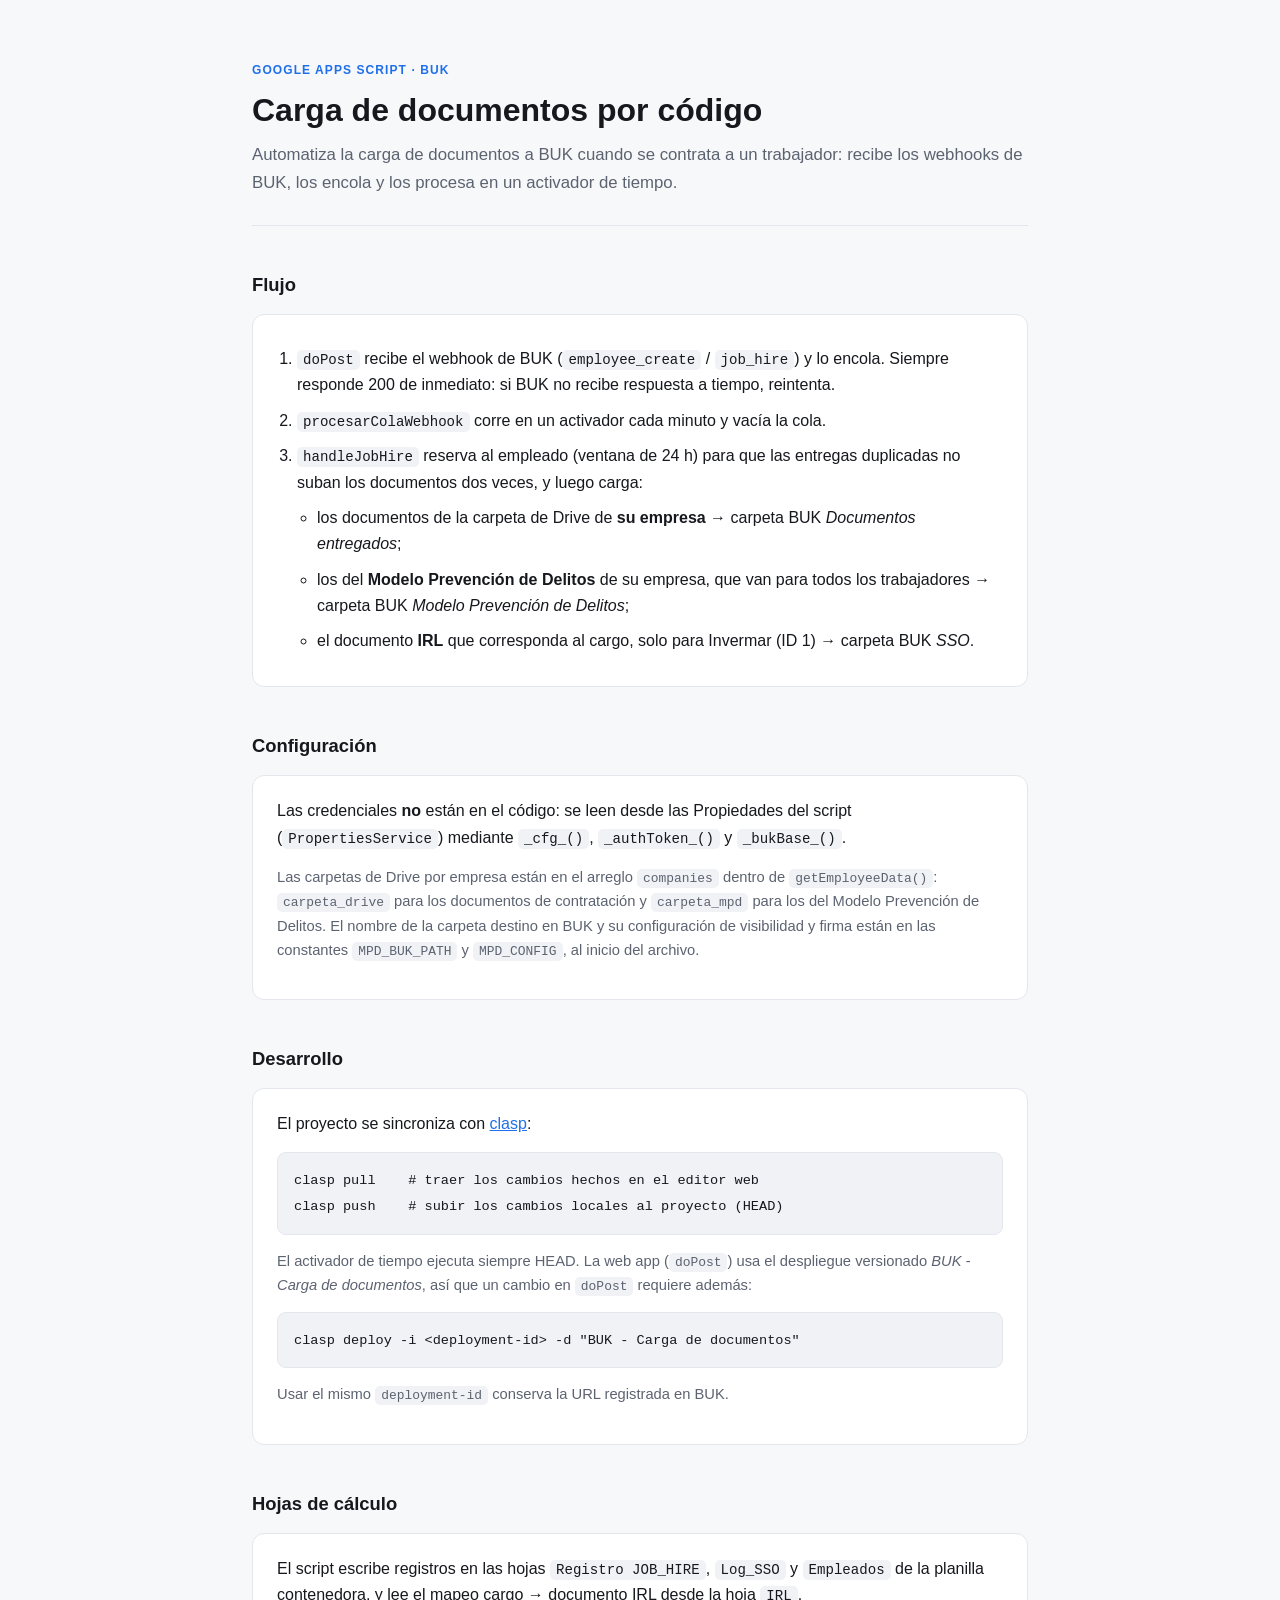
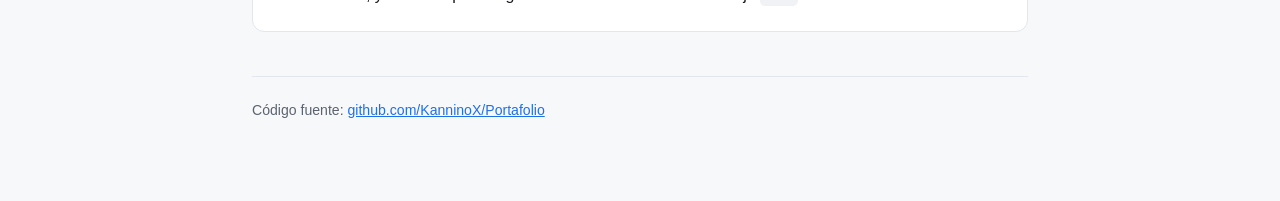
==== docs/index.html @ 9c3b0e34 "Mover el sitio a docs/ para permitir Pages desde rama Con el sitio en docs/ el repo se puede publica" ====
<!doctype html>
<html lang="es">
<head>
<meta charset="utf-8">
<meta name="viewport" content="width=device-width, initial-scale=1">
<title>Carga de documentos por código — BUK</title>
<style>
  :root{
    --bg:#f7f8fa; --panel:#ffffff; --ink:#16181d; --muted:#5c6370;
    --line:#e3e6ec; --accent:#1f6feb; --code-bg:#f0f2f6;
  }
  @media (prefers-color-scheme: dark){
    :root{ --bg:#0f1116; --panel:#161922; --ink:#e8eaee; --muted:#9aa2b1;
           --line:#262b36; --accent:#6ea8ff; --code-bg:#1d2029; }
  }
  *{box-sizing:border-box}
  body{margin:0;background:var(--bg);color:var(--ink);
       font:16px/1.65 -apple-system,BlinkMacSystemFont,"Segoe UI",Roboto,Helvetica,Arial,sans-serif}
  .wrap{max-width:820px;margin:0 auto;padding:56px 22px 80px}
  header{border-bottom:1px solid var(--line);padding-bottom:28px;margin-bottom:36px}
  .tag{display:inline-block;font-size:12px;letter-spacing:.09em;text-transform:uppercase;
       color:var(--accent);font-weight:650;margin-bottom:10px}
  h1{font-size:2rem;line-height:1.2;margin:0 0 12px}
  .lead{color:var(--muted);margin:0;font-size:1.05rem}
  h2{font-size:1.15rem;margin:38px 0 14px;padding-top:6px}
  section{background:var(--panel);border:1px solid var(--line);border-radius:12px;
          padding:22px 24px;margin-bottom:20px}
  ol,ul{padding-left:20px;margin:0}
  li{margin:9px 0}
  li strong{font-weight:650}
  code{background:var(--code-bg);border-radius:5px;padding:2px 6px;font-size:.88em;
       font-family:ui-monospace,SFMono-Regular,Menlo,Consolas,monospace}
  pre{background:var(--code-bg);border:1px solid var(--line);border-radius:9px;
      padding:14px 16px;overflow-x:auto;margin:14px 0 0}
  pre code{background:none;padding:0;font-size:.85rem}
  a{color:var(--accent)}
  .flow-note{color:var(--muted);font-size:.92rem;margin-top:14px}
  footer{margin-top:44px;padding-top:22px;border-top:1px solid var(--line);
         color:var(--muted);font-size:.88rem}
</style>
</head>
<body>
<div class="wrap">

<header>
  <div class="tag">Google Apps Script · BUK</div>
  <h1>Carga de documentos por código</h1>
  <p class="lead">Automatiza la carga de documentos a BUK cuando se contrata a un
  trabajador: recibe los webhooks de BUK, los encola y los procesa en un activador de tiempo.</p>
</header>

<h2>Flujo</h2>
<section>
  <ol>
    <li><code>doPost</code> recibe el webhook de BUK (<code>employee_create</code> /
    <code>job_hire</code>) y lo encola. Siempre responde 200 de inmediato: si BUK no
    recibe respuesta a tiempo, reintenta.</li>
    <li><code>procesarColaWebhook</code> corre en un activador cada minuto y vacía la cola.</li>
    <li><code>handleJobHire</code> reserva al empleado (ventana de 24 h) para que las
    entregas duplicadas no suban los documentos dos veces, y luego carga:
      <ul>
        <li>los documentos de la carpeta de Drive de <strong>su empresa</strong> →
        carpeta BUK <em>Documentos entregados</em>;</li>
        <li>los del <strong>Modelo Prevención de Delitos</strong> de su empresa, que van
        para todos los trabajadores → carpeta BUK <em>Modelo Prevención de Delitos</em>;</li>
        <li>el documento <strong>IRL</strong> que corresponda al cargo, solo para
        Invermar (ID 1) → carpeta BUK <em>SSO</em>.</li>
      </ul>
    </li>
  </ol>
</section>

<h2>Configuración</h2>
<section>
  <p style="margin:0">Las credenciales <strong>no</strong> están en el código: se leen desde
  las Propiedades del script (<code>PropertiesService</code>) mediante <code>_cfg_()</code>,
  <code>_authToken_()</code> y <code>_bukBase_()</code>.</p>
  <p class="flow-note">Las carpetas de Drive por empresa están en el arreglo
  <code>companies</code> dentro de <code>getEmployeeData()</code>: <code>carpeta_drive</code>
  para los documentos de contratación y <code>carpeta_mpd</code> para los del Modelo
  Prevención de Delitos. El nombre de la carpeta destino en BUK y su configuración de
  visibilidad y firma están en las constantes <code>MPD_BUK_PATH</code> y
  <code>MPD_CONFIG</code>, al inicio del archivo.</p>
</section>

<h2>Desarrollo</h2>
<section>
  <p style="margin:0">El proyecto se sincroniza con
  <a href="https://github.com/google/clasp">clasp</a>:</p>
<pre><code>clasp pull    # traer los cambios hechos en el editor web
clasp push    # subir los cambios locales al proyecto (HEAD)</code></pre>
  <p class="flow-note">El activador de tiempo ejecuta siempre HEAD. La web app
  (<code>doPost</code>) usa el despliegue versionado <em>BUK - Carga de documentos</em>,
  así que un cambio en <code>doPost</code> requiere además:</p>
<pre><code>clasp deploy -i &lt;deployment-id&gt; -d "BUK - Carga de documentos"</code></pre>
  <p class="flow-note">Usar el mismo <code>deployment-id</code> conserva la URL registrada en BUK.</p>
</section>

<h2>Hojas de cálculo</h2>
<section>
  <p style="margin:0">El script escribe registros en las hojas <code>Registro JOB_HIRE</code>,
  <code>Log_SSO</code> y <code>Empleados</code> de la planilla contenedora, y lee el mapeo
  cargo → documento IRL desde la hoja <code>IRL</code>.</p>
</section>

<footer>
  Código fuente: <a href="https://github.com/KanninoX/Portafolio">github.com/KanninoX/Portafolio</a>
</footer>

</div>
</body>
</html>
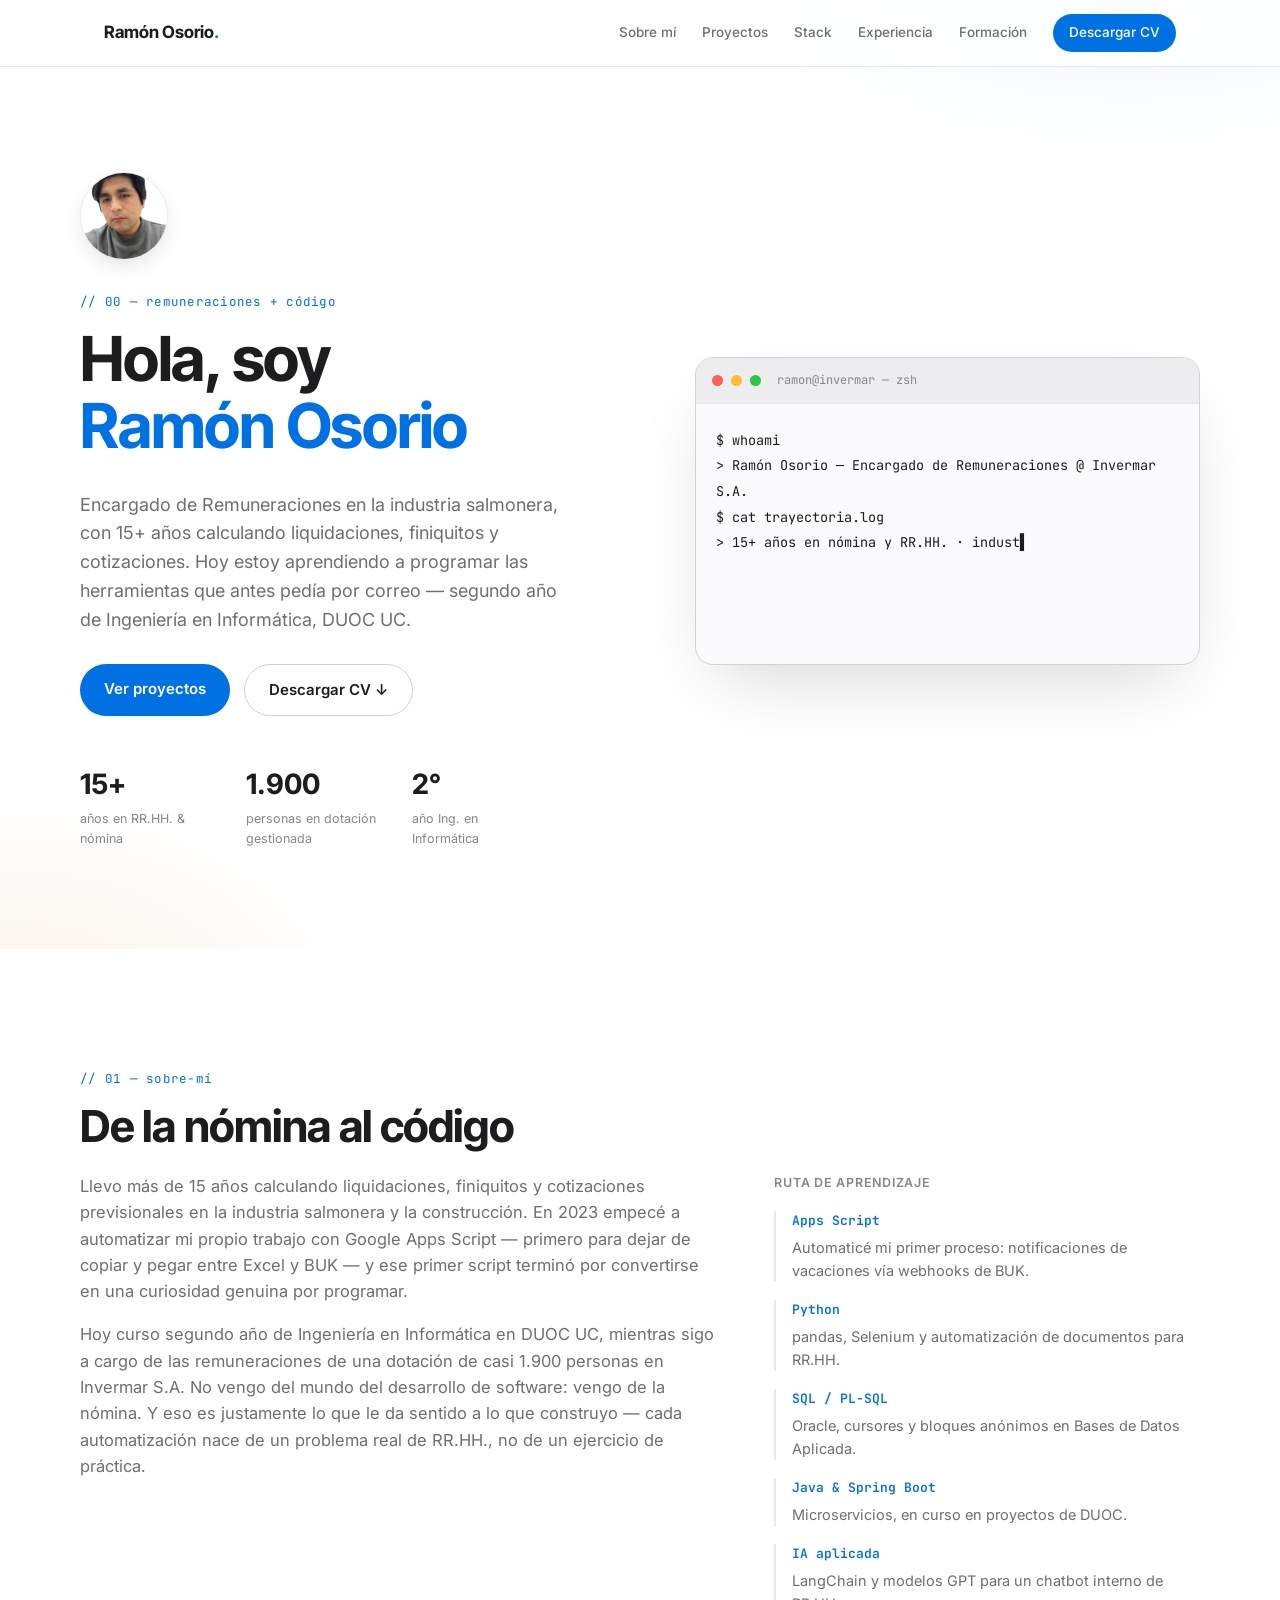
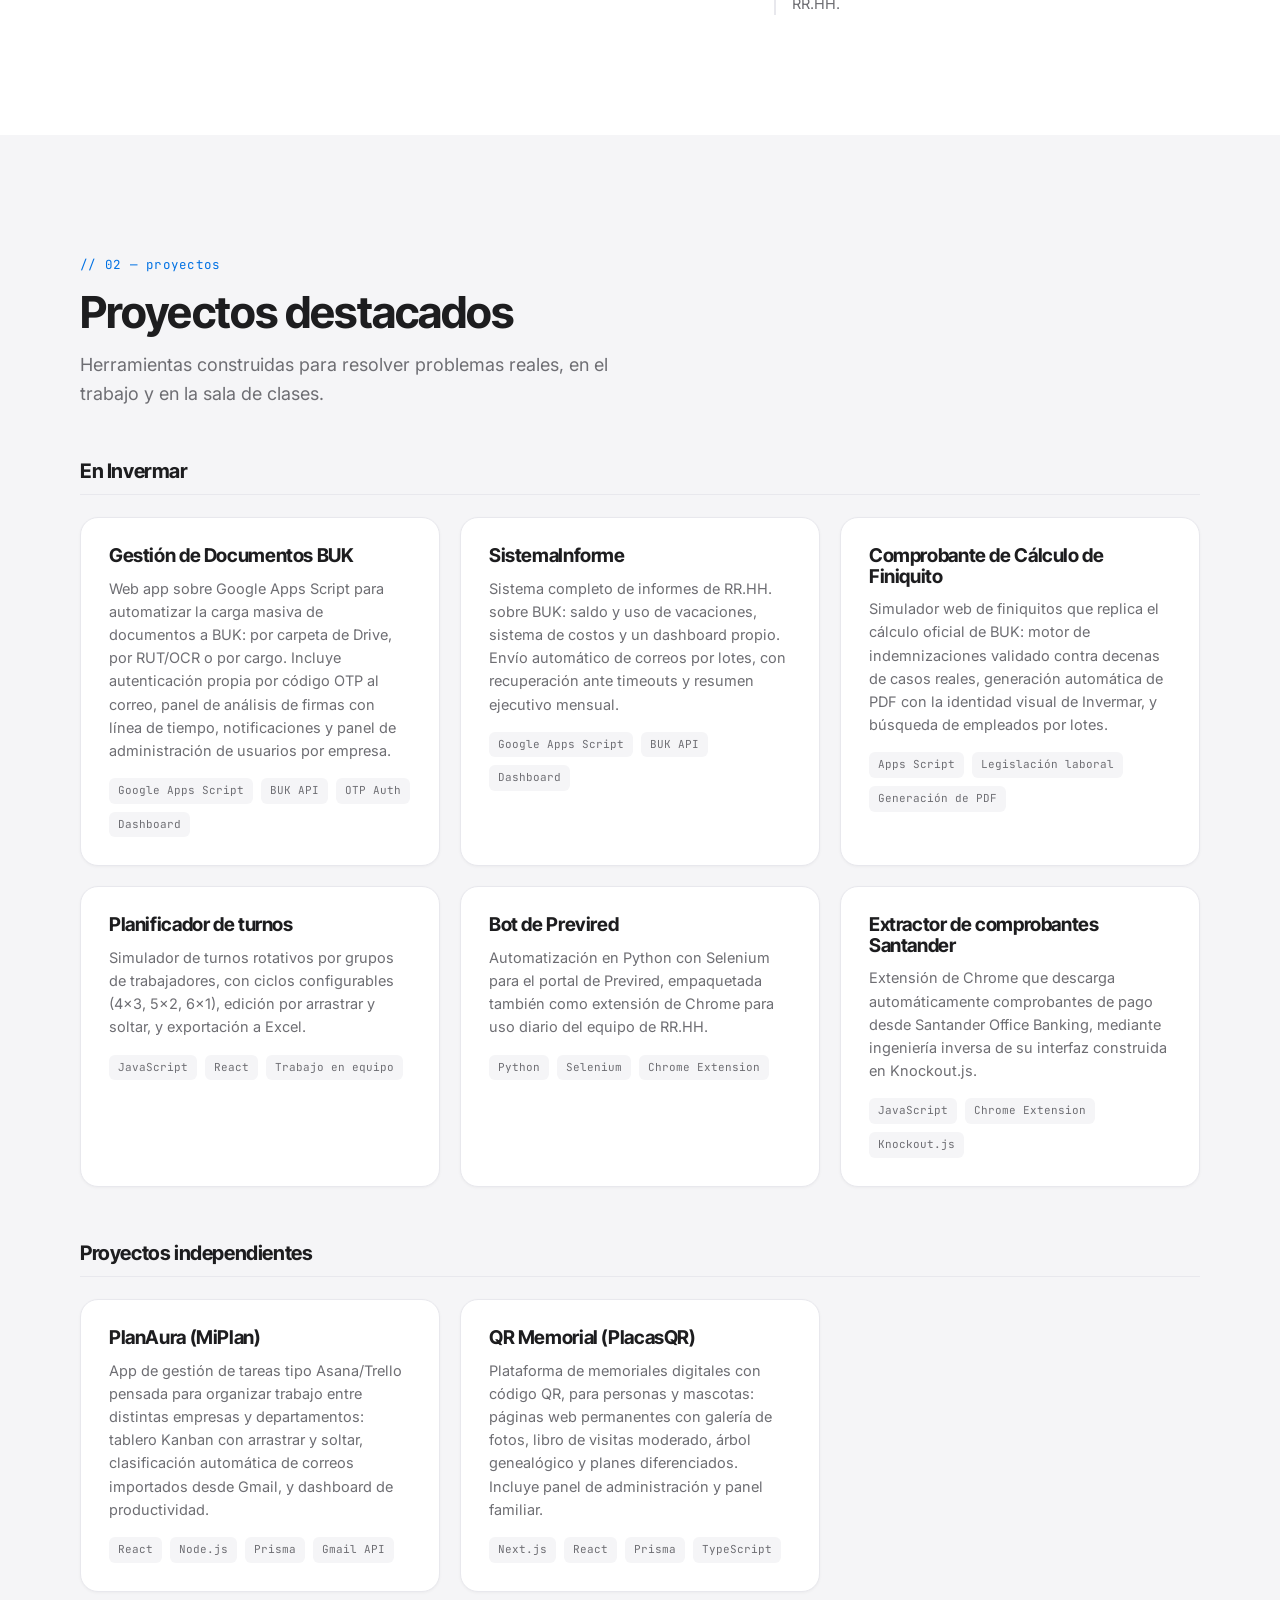
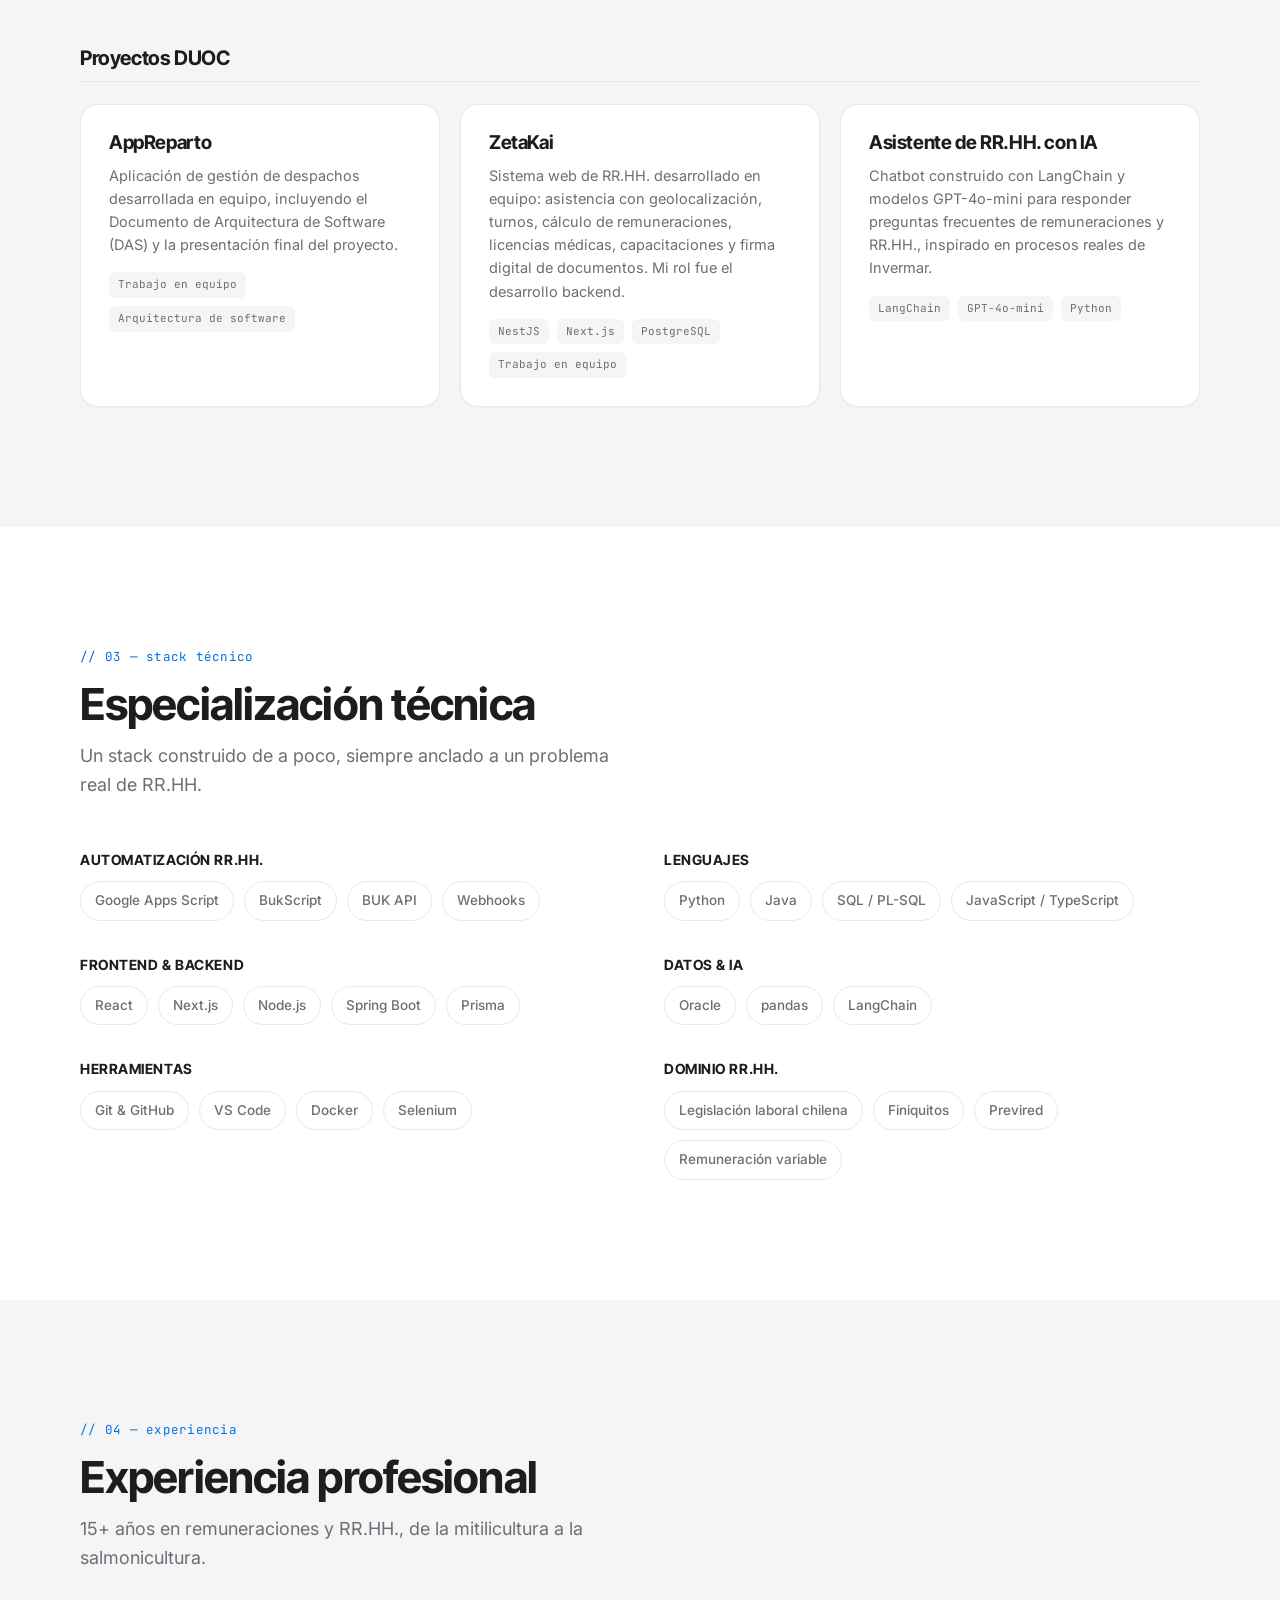
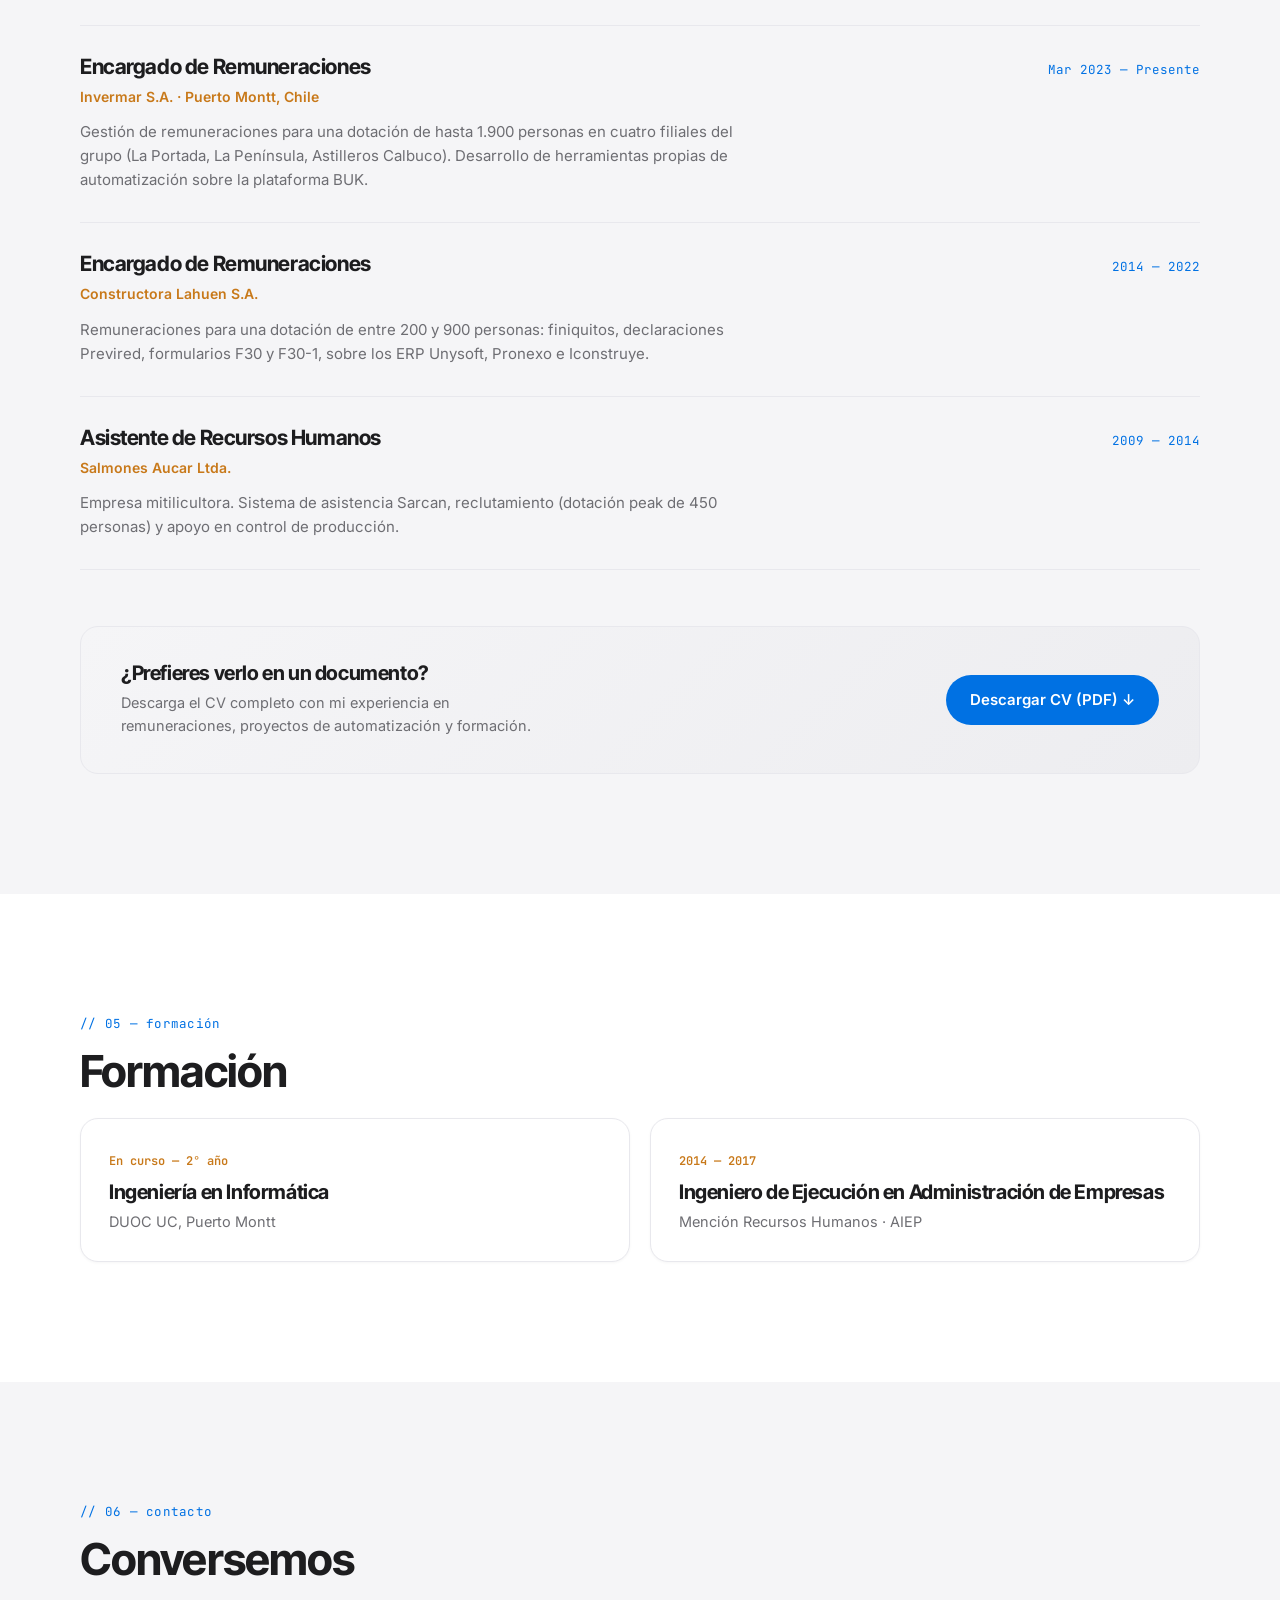
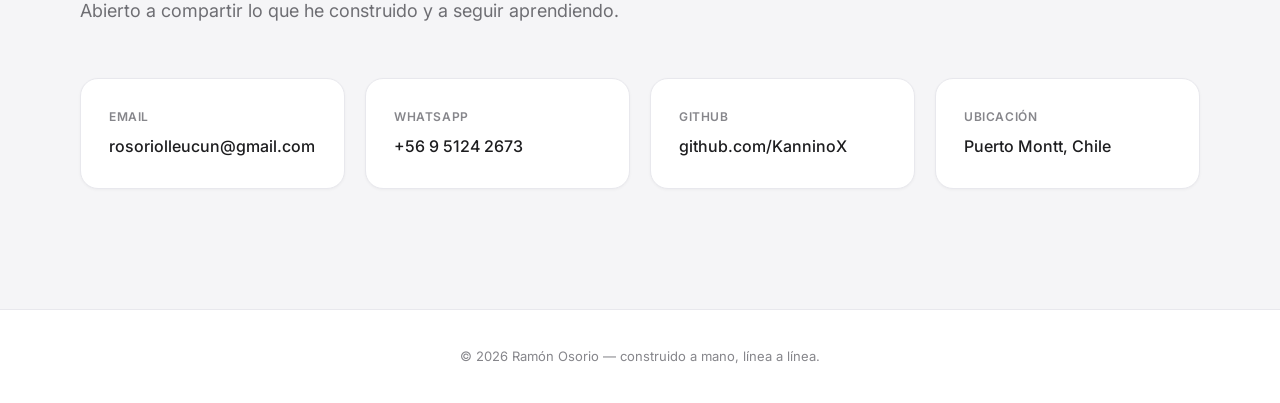
==== commit ebedd985: "Publicar el portafolio como sitio principal El sitio servía solo la ficha del proyecto BUK. Ahora la" ====
--- a/docs/index.html
+++ b/docs/index.html
@@ -1,112 +1,413 @@
-<!doctype html>
-<html lang="es">
+<!DOCTYPE html>
+<html lang="es-CL">
 <head>
-<meta charset="utf-8">
-<meta name="viewport" content="width=device-width, initial-scale=1">
-<title>Carga de documentos por código — BUK</title>
-<style>
-  :root{
-    --bg:#f7f8fa; --panel:#ffffff; --ink:#16181d; --muted:#5c6370;
-    --line:#e3e6ec; --accent:#1f6feb; --code-bg:#f0f2f6;
-  }
-  @media (prefers-color-scheme: dark){
-    :root{ --bg:#0f1116; --panel:#161922; --ink:#e8eaee; --muted:#9aa2b1;
-           --line:#262b36; --accent:#6ea8ff; --code-bg:#1d2029; }
-  }
-  *{box-sizing:border-box}
-  body{margin:0;background:var(--bg);color:var(--ink);
-       font:16px/1.65 -apple-system,BlinkMacSystemFont,"Segoe UI",Roboto,Helvetica,Arial,sans-serif}
-  .wrap{max-width:820px;margin:0 auto;padding:56px 22px 80px}
-  header{border-bottom:1px solid var(--line);padding-bottom:28px;margin-bottom:36px}
-  .tag{display:inline-block;font-size:12px;letter-spacing:.09em;text-transform:uppercase;
-       color:var(--accent);font-weight:650;margin-bottom:10px}
-  h1{font-size:2rem;line-height:1.2;margin:0 0 12px}
-  .lead{color:var(--muted);margin:0;font-size:1.05rem}
-  h2{font-size:1.15rem;margin:38px 0 14px;padding-top:6px}
-  section{background:var(--panel);border:1px solid var(--line);border-radius:12px;
-          padding:22px 24px;margin-bottom:20px}
-  ol,ul{padding-left:20px;margin:0}
-  li{margin:9px 0}
-  li strong{font-weight:650}
-  code{background:var(--code-bg);border-radius:5px;padding:2px 6px;font-size:.88em;
-       font-family:ui-monospace,SFMono-Regular,Menlo,Consolas,monospace}
-  pre{background:var(--code-bg);border:1px solid var(--line);border-radius:9px;
-      padding:14px 16px;overflow-x:auto;margin:14px 0 0}
-  pre code{background:none;padding:0;font-size:.85rem}
-  a{color:var(--accent)}
-  .flow-note{color:var(--muted);font-size:.92rem;margin-top:14px}
-  footer{margin-top:44px;padding-top:22px;border-top:1px solid var(--line);
-         color:var(--muted);font-size:.88rem}
-</style>
+<meta charset="UTF-8">
+<meta name="viewport" content="width=device-width, initial-scale=1.0">
+<title>Ramón Osorio — Remuneraciones &amp; Desarrollo</title>
+<meta name="description" content="Ramón Osorio: Encargado de Remuneraciones en la industria salmonera y estudiante de Ingeniería en Informática. Automatización de procesos de RR.HH. con Apps Script, Python y SQL.">
+<link rel="icon" href="data:image/svg+xml,%3Csvg xmlns='http://www.w3.org/2000/svg' viewBox='0 0 100 100'%3E%3Crect width='100' height='100' rx='22' fill='%23F5F5F7'/%3E%3Ctext x='50' y='68' font-size='56' font-family='monospace' fill='%230071E3' text-anchor='middle'%3E%3E_%3C/text%3E%3C/svg%3E">
+<link rel="preconnect" href="https://fonts.googleapis.com">
+<link rel="preconnect" href="https://fonts.gstatic.com" crossorigin>
+<link href="https://fonts.googleapis.com/css2?family=Inter+Tight:wght@500;600;700;800&family=Inter:wght@400;500;600&family=JetBrains+Mono:wght@400;500;600&display=swap" rel="stylesheet">
+<link rel="stylesheet" href="css/styles.css">
 </head>
 <body>
-<div class="wrap">
-
-<header>
-  <div class="tag">Google Apps Script · BUK</div>
-  <h1>Carga de documentos por código</h1>
-  <p class="lead">Automatiza la carga de documentos a BUK cuando se contrata a un
-  trabajador: recibe los webhooks de BUK, los encola y los procesa en un activador de tiempo.</p>
+
+<a href="#contenido" class="skip-link">Saltar al contenido principal</a>
+
+<header class="nav" id="nav">
+  <div class="nav-inner">
+    <a href="#inicio" class="nav-brand">Ramón Osorio<span class="nav-brand-dot">.</span></a>
+    <button class="nav-toggle" id="navToggle" aria-label="Abrir menú" aria-expanded="false">
+      <span></span><span></span><span></span>
+    </button>
+    <nav class="nav-links" id="navLinks">
+      <a href="#sobre-mi">Sobre mí</a>
+      <a href="#proyectos">Proyectos</a>
+      <a href="#stack">Stack</a>
+      <a href="#experiencia">Experiencia</a>
+      <a href="#formacion">Formación</a>
+      <a href="assets/cv/cv-ramon-osorio.pdf" download class="nav-cta">Descargar CV</a>
+    </nav>
+  </div>
 </header>
 
-<h2>Flujo</h2>
-<section>
-  <ol>
-    <li><code>doPost</code> recibe el webhook de BUK (<code>employee_create</code> /
-    <code>job_hire</code>) y lo encola. Siempre responde 200 de inmediato: si BUK no
-    recibe respuesta a tiempo, reintenta.</li>
-    <li><code>procesarColaWebhook</code> corre en un activador cada minuto y vacía la cola.</li>
-    <li><code>handleJobHire</code> reserva al empleado (ventana de 24 h) para que las
-    entregas duplicadas no suban los documentos dos veces, y luego carga:
-      <ul>
-        <li>los documentos de la carpeta de Drive de <strong>su empresa</strong> →
-        carpeta BUK <em>Documentos entregados</em>;</li>
-        <li>los del <strong>Modelo Prevención de Delitos</strong> de su empresa, que van
-        para todos los trabajadores → carpeta BUK <em>Modelo Prevención de Delitos</em>;</li>
-        <li>el documento <strong>IRL</strong> que corresponda al cargo, solo para
-        Invermar (ID 1) → carpeta BUK <em>SSO</em>.</li>
-      </ul>
-    </li>
-  </ol>
-</section>
-
-<h2>Configuración</h2>
-<section>
-  <p style="margin:0">Las credenciales <strong>no</strong> están en el código: se leen desde
-  las Propiedades del script (<code>PropertiesService</code>) mediante <code>_cfg_()</code>,
-  <code>_authToken_()</code> y <code>_bukBase_()</code>.</p>
-  <p class="flow-note">Las carpetas de Drive por empresa están en el arreglo
-  <code>companies</code> dentro de <code>getEmployeeData()</code>: <code>carpeta_drive</code>
-  para los documentos de contratación y <code>carpeta_mpd</code> para los del Modelo
-  Prevención de Delitos. El nombre de la carpeta destino en BUK y su configuración de
-  visibilidad y firma están en las constantes <code>MPD_BUK_PATH</code> y
-  <code>MPD_CONFIG</code>, al inicio del archivo.</p>
-</section>
-
-<h2>Desarrollo</h2>
-<section>
-  <p style="margin:0">El proyecto se sincroniza con
-  <a href="https://github.com/google/clasp">clasp</a>:</p>
-<pre><code>clasp pull    # traer los cambios hechos en el editor web
-clasp push    # subir los cambios locales al proyecto (HEAD)</code></pre>
-  <p class="flow-note">El activador de tiempo ejecuta siempre HEAD. La web app
-  (<code>doPost</code>) usa el despliegue versionado <em>BUK - Carga de documentos</em>,
-  así que un cambio en <code>doPost</code> requiere además:</p>
-<pre><code>clasp deploy -i &lt;deployment-id&gt; -d "BUK - Carga de documentos"</code></pre>
-  <p class="flow-note">Usar el mismo <code>deployment-id</code> conserva la URL registrada en BUK.</p>
-</section>
-
-<h2>Hojas de cálculo</h2>
-<section>
-  <p style="margin:0">El script escribe registros en las hojas <code>Registro JOB_HIRE</code>,
-  <code>Log_SSO</code> y <code>Empleados</code> de la planilla contenedora, y lee el mapeo
-  cargo → documento IRL desde la hoja <code>IRL</code>.</p>
-</section>
-
-<footer>
-  Código fuente: <a href="https://github.com/KanninoX/Portafolio">github.com/KanninoX/Portafolio</a>
+<main id="contenido">
+
+  <!-- HERO -->
+  <section class="hero" id="inicio">
+    <div class="hero-inner">
+      <div class="hero-text">
+        <img src="assets/img/ramon-osorio.jpg" alt="Ramón Osorio" class="hero-avatar reveal">
+        <p class="eyebrow">// 00 — remuneraciones + código</p>
+        <h1>Hola, soy<br><span class="hero-name">Ramón Osorio</span></h1>
+        <p class="hero-sub">
+          Encargado de Remuneraciones en la industria salmonera, con 15+ años calculando liquidaciones,
+          finiquitos y cotizaciones. Hoy estoy aprendiendo a programar las herramientas que antes pedía
+          por correo — segundo año de Ingeniería en Informática, DUOC UC.
+        </p>
+        <div class="hero-actions">
+          <a href="#proyectos" class="btn btn-primary">Ver proyectos</a>
+          <a href="assets/cv/cv-ramon-osorio.pdf" download class="btn btn-ghost">Descargar CV ↓</a>
+        </div>
+        <div class="hero-stats">
+          <div class="stat"><span class="stat-num">15+</span><span class="stat-label">años en RR.HH. &amp; nómina</span></div>
+          <div class="stat"><span class="stat-num">1.900</span><span class="stat-label">personas en dotación gestionada</span></div>
+          <div class="stat"><span class="stat-num">2°</span><span class="stat-label">año Ing. en Informática</span></div>
+        </div>
+      </div>
+
+      <div class="hero-terminal" aria-hidden="false">
+        <div class="terminal-window">
+          <div class="terminal-bar">
+            <span class="dot dot-r"></span><span class="dot dot-y"></span><span class="dot dot-g"></span>
+            <span class="terminal-title">ramon@invermar — zsh</span>
+          </div>
+          <pre class="terminal-body" id="terminalBody" aria-live="polite"></pre>
+        </div>
+      </div>
+    </div>
+  </section>
+
+  <!-- SOBRE MI -->
+  <section class="section" id="sobre-mi">
+    <div class="section-inner">
+      <p class="eyebrow">// 01 — sobre-mí</p>
+      <h2 class="section-title">De la nómina al código</h2>
+
+      <div class="about-grid">
+        <div class="about-text reveal">
+          <p>
+            Llevo más de 15 años calculando liquidaciones, finiquitos y cotizaciones previsionales en la
+            industria salmonera y la construcción. En 2023 empecé a automatizar mi propio trabajo con
+            Google Apps Script — primero para dejar de copiar y pegar entre Excel y BUK — y ese primer
+            script terminó por convertirse en una curiosidad genuina por programar.
+          </p>
+          <p>
+            Hoy curso segundo año de Ingeniería en Informática en DUOC UC, mientras sigo a cargo de las
+            remuneraciones de una dotación de casi 1.900 personas en Invermar S.A. No vengo del mundo del
+            desarrollo de software: vengo de la nómina. Y eso es justamente lo que le da sentido a lo que
+            construyo — cada automatización nace de un problema real de RR.HH., no de un ejercicio de práctica.
+          </p>
+        </div>
+
+        <div class="about-path reveal">
+          <p class="path-label">Ruta de aprendizaje</p>
+          <ol class="path-list">
+            <li>
+              <span class="path-tag">Apps Script</span>
+              <p>Automaticé mi primer proceso: notificaciones de vacaciones vía webhooks de BUK.</p>
+            </li>
+            <li>
+              <span class="path-tag">Python</span>
+              <p>pandas, Selenium y automatización de documentos para RR.HH.</p>
+            </li>
+            <li>
+              <span class="path-tag">SQL / PL-SQL</span>
+              <p>Oracle, cursores y bloques anónimos en Bases de Datos Aplicada.</p>
+            </li>
+            <li>
+              <span class="path-tag">Java &amp; Spring Boot</span>
+              <p>Microservicios, en curso en proyectos de DUOC.</p>
+            </li>
+            <li>
+              <span class="path-tag">IA aplicada</span>
+              <p>LangChain y modelos GPT para un chatbot interno de RR.HH.</p>
+            </li>
+          </ol>
+        </div>
+      </div>
+    </div>
+  </section>
+
+  <!-- PROYECTOS -->
+  <section class="section section-alt" id="proyectos">
+    <div class="section-inner">
+      <p class="eyebrow">// 02 — proyectos</p>
+      <h2 class="section-title">Proyectos destacados</h2>
+      <p class="section-sub">Herramientas construidas para resolver problemas reales, en el trabajo y en la sala de clases.</p>
+
+      <h3 class="subsection-title">En Invermar</h3>
+      <div class="project-grid">
+
+        <article class="project-card reveal">
+          <h3><a href="proyectos/buk-carga-documentos.html">Gestión de Documentos BUK</a></h3>
+          <p>Web app sobre Google Apps Script para automatizar la carga masiva de documentos a BUK: por
+             carpeta de Drive, por RUT/OCR o por cargo. Incluye autenticación propia por código OTP al
+             correo, panel de análisis de firmas con línea de tiempo, notificaciones y panel de administración
+             de usuarios por empresa.</p>
+          <div class="tags">
+            <span>Google Apps Script</span><span>BUK API</span><span>OTP Auth</span><span>Dashboard</span>
+          </div>
+        </article>
+
+        <article class="project-card reveal">
+          <h3>SistemaInforme</h3>
+          <p>Sistema completo de informes de RR.HH. sobre BUK: saldo y uso de vacaciones, sistema de costos
+             y un dashboard propio. Envío automático de correos por lotes, con recuperación ante timeouts
+             y resumen ejecutivo mensual.</p>
+          <div class="tags">
+            <span>Google Apps Script</span><span>BUK API</span><span>Dashboard</span>
+          </div>
+        </article>
+
+        <article class="project-card reveal">
+          <h3>Comprobante de Cálculo de Finiquito</h3>
+          <p>Simulador web de finiquitos que replica el cálculo oficial de BUK: motor de indemnizaciones
+             validado contra decenas de casos reales, generación automática de PDF con la identidad visual
+             de Invermar, y búsqueda de empleados por lotes.</p>
+          <div class="tags">
+            <span>Apps Script</span><span>Legislación laboral</span><span>Generación de PDF</span>
+          </div>
+        </article>
+
+        <article class="project-card reveal">
+          <h3>Planificador de turnos</h3>
+          <p>Simulador de turnos rotativos por grupos de trabajadores, con ciclos configurables (4x3, 5x2,
+             6x1), edición por arrastrar y soltar, y exportación a Excel.</p>
+          <div class="tags">
+            <span>JavaScript</span><span>React</span><span>Trabajo en equipo</span>
+          </div>
+        </article>
+
+        <article class="project-card reveal">
+          <h3>Bot de Previred</h3>
+          <p>Automatización en Python con Selenium para el portal de Previred, empaquetada también como
+             extensión de Chrome para uso diario del equipo de RR.HH.</p>
+          <div class="tags">
+            <span>Python</span><span>Selenium</span><span>Chrome Extension</span>
+          </div>
+        </article>
+
+        <article class="project-card reveal">
+          <h3>Extractor de comprobantes Santander</h3>
+          <p>Extensión de Chrome que descarga automáticamente comprobantes de pago desde Santander Office
+             Banking, mediante ingeniería inversa de su interfaz construida en Knockout.js.</p>
+          <div class="tags">
+            <span>JavaScript</span><span>Chrome Extension</span><span>Knockout.js</span>
+          </div>
+        </article>
+
+      </div>
+
+      <h3 class="subsection-title subsection-title-spaced">Proyectos independientes</h3>
+      <div class="project-grid">
+
+        <article class="project-card reveal">
+          <h3>PlanAura (MiPlan)</h3>
+          <p>App de gestión de tareas tipo Asana/Trello pensada para organizar trabajo entre distintas
+             empresas y departamentos: tablero Kanban con arrastrar y soltar, clasificación automática de
+             correos importados desde Gmail, y dashboard de productividad.</p>
+          <div class="tags">
+            <span>React</span><span>Node.js</span><span>Prisma</span><span>Gmail API</span>
+          </div>
+        </article>
+
+        <article class="project-card reveal">
+          <h3>QR Memorial (PlacasQR)</h3>
+          <p>Plataforma de memoriales digitales con código QR, para personas y mascotas: páginas web
+             permanentes con galería de fotos, libro de visitas moderado, árbol genealógico y planes
+             diferenciados. Incluye panel de administración y panel familiar.</p>
+          <div class="tags">
+            <span>Next.js</span><span>React</span><span>Prisma</span><span>TypeScript</span>
+          </div>
+        </article>
+
+      </div>
+
+      <h3 class="subsection-title subsection-title-spaced">Proyectos DUOC</h3>
+      <div class="project-grid">
+
+        <article class="project-card reveal">
+          <h3>AppReparto</h3>
+          <p>Aplicación de gestión de despachos desarrollada en equipo, incluyendo el Documento de
+             Arquitectura de Software (DAS) y la presentación final del proyecto.</p>
+          <div class="tags">
+            <span>Trabajo en equipo</span><span>Arquitectura de software</span>
+          </div>
+        </article>
+
+        <article class="project-card reveal">
+          <h3>ZetaKai</h3>
+          <p>Sistema web de RR.HH. desarrollado en equipo: asistencia con geolocalización, turnos,
+             cálculo de remuneraciones, licencias médicas, capacitaciones y firma digital de documentos.
+             Mi rol fue el desarrollo backend.</p>
+          <div class="tags">
+            <span>NestJS</span><span>Next.js</span><span>PostgreSQL</span><span>Trabajo en equipo</span>
+          </div>
+        </article>
+
+        <article class="project-card reveal">
+          <h3>Asistente de RR.HH. con IA</h3>
+          <p>Chatbot construido con LangChain y modelos GPT-4o-mini para responder preguntas frecuentes de
+             remuneraciones y RR.HH., inspirado en procesos reales de Invermar.</p>
+          <div class="tags">
+            <span>LangChain</span><span>GPT-4o-mini</span><span>Python</span>
+          </div>
+        </article>
+
+      </div>
+    </div>
+  </section>
+
+  <!-- STACK -->
+  <section class="section" id="stack">
+    <div class="section-inner">
+      <p class="eyebrow">// 03 — stack técnico</p>
+      <h2 class="section-title">Especialización técnica</h2>
+      <p class="section-sub">Un stack construido de a poco, siempre anclado a un problema real de RR.HH.</p>
+
+      <div class="stack-grid">
+        <div class="stack-group reveal">
+          <h3>Automatización RR.HH.</h3>
+          <div class="chip-row">
+            <span class="chip">Google Apps Script</span><span class="chip">BukScript</span>
+            <span class="chip">BUK API</span><span class="chip">Webhooks</span>
+          </div>
+        </div>
+        <div class="stack-group reveal">
+          <h3>Lenguajes</h3>
+          <div class="chip-row">
+            <span class="chip">Python</span><span class="chip">Java</span>
+            <span class="chip">SQL / PL-SQL</span><span class="chip">JavaScript / TypeScript</span>
+          </div>
+        </div>
+        <div class="stack-group reveal">
+          <h3>Frontend &amp; Backend</h3>
+          <div class="chip-row">
+            <span class="chip">React</span><span class="chip">Next.js</span>
+            <span class="chip">Node.js</span><span class="chip">Spring Boot</span><span class="chip">Prisma</span>
+          </div>
+        </div>
+        <div class="stack-group reveal">
+          <h3>Datos &amp; IA</h3>
+          <div class="chip-row">
+            <span class="chip">Oracle</span><span class="chip">pandas</span><span class="chip">LangChain</span>
+          </div>
+        </div>
+        <div class="stack-group reveal">
+          <h3>Herramientas</h3>
+          <div class="chip-row">
+            <span class="chip">Git &amp; GitHub</span><span class="chip">VS Code</span>
+            <span class="chip">Docker</span><span class="chip">Selenium</span>
+          </div>
+        </div>
+        <div class="stack-group reveal">
+          <h3>Dominio RR.HH.</h3>
+          <div class="chip-row">
+            <span class="chip">Legislación laboral chilena</span><span class="chip">Finiquitos</span>
+            <span class="chip">Previred</span><span class="chip">Remuneración variable</span>
+          </div>
+        </div>
+      </div>
+    </div>
+  </section>
+
+  <!-- EXPERIENCIA -->
+  <section class="section section-alt" id="experiencia">
+    <div class="section-inner">
+      <p class="eyebrow">// 04 — experiencia</p>
+      <h2 class="section-title">Experiencia profesional</h2>
+      <p class="section-sub">15+ años en remuneraciones y RR.HH., de la mitilicultura a la salmonicultura.</p>
+
+      <div class="timeline">
+        <div class="timeline-item reveal">
+          <div class="timeline-head">
+            <h3>Encargado de Remuneraciones</h3>
+            <span class="timeline-date">Mar 2023 — Presente</span>
+          </div>
+          <p class="timeline-company">Invermar S.A. · Puerto Montt, Chile</p>
+          <p>Gestión de remuneraciones para una dotación de hasta 1.900 personas en cuatro filiales del
+             grupo (La Portada, La Península, Astilleros Calbuco). Desarrollo de herramientas propias de
+             automatización sobre la plataforma BUK.</p>
+        </div>
+
+        <div class="timeline-item reveal">
+          <div class="timeline-head">
+            <h3>Encargado de Remuneraciones</h3>
+            <span class="timeline-date">2014 — 2022</span>
+          </div>
+          <p class="timeline-company">Constructora Lahuen S.A.</p>
+          <p>Remuneraciones para una dotación de entre 200 y 900 personas: finiquitos, declaraciones
+             Previred, formularios F30 y F30-1, sobre los ERP Unysoft, Pronexo e Iconstruye.</p>
+        </div>
+
+        <div class="timeline-item reveal">
+          <div class="timeline-head">
+            <h3>Asistente de Recursos Humanos</h3>
+            <span class="timeline-date">2009 — 2014</span>
+          </div>
+          <p class="timeline-company">Salmones Aucar Ltda.</p>
+          <p>Empresa mitilicultora. Sistema de asistencia Sarcan, reclutamiento (dotación peak de 450
+             personas) y apoyo en control de producción.</p>
+        </div>
+      </div>
+
+      <div class="cv-callout reveal">
+        <div class="cv-callout-text">
+          <h3>¿Prefieres verlo en un documento?</h3>
+          <p>Descarga el CV completo con mi experiencia en remuneraciones, proyectos de automatización y formación.</p>
+        </div>
+        <a href="assets/cv/cv-ramon-osorio.pdf" download class="btn btn-primary">Descargar CV (PDF) ↓</a>
+      </div>
+    </div>
+  </section>
+
+  <!-- FORMACION -->
+  <section class="section" id="formacion">
+    <div class="section-inner">
+      <p class="eyebrow">// 05 — formación</p>
+      <h2 class="section-title">Formación</h2>
+
+      <div class="edu-grid">
+        <div class="edu-card reveal">
+          <span class="edu-status">En curso — 2° año</span>
+          <h3>Ingeniería en Informática</h3>
+          <p>DUOC UC, Puerto Montt</p>
+        </div>
+        <div class="edu-card reveal">
+          <span class="edu-status">2014 — 2017</span>
+          <h3>Ingeniero de Ejecución en Administración de Empresas</h3>
+          <p>Mención Recursos Humanos · AIEP</p>
+        </div>
+      </div>
+    </div>
+  </section>
+
+  <!-- CONTACTO -->
+  <section class="section section-alt" id="contacto">
+    <div class="section-inner">
+      <p class="eyebrow">// 06 — contacto</p>
+      <h2 class="section-title">Conversemos</h2>
+      <p class="section-sub">Abierto a compartir lo que he construido y a seguir aprendiendo.</p>
+
+      <div class="contact-grid">
+        <a class="contact-card reveal" href="mailto:rosoriolleucun@gmail.com">
+          <span class="contact-label">Email</span>
+          <span class="contact-value">rosoriolleucun@gmail.com</span>
+        </a>
+        <a class="contact-card reveal" href="https://wa.me/56951242673" target="_blank" rel="noopener">
+          <span class="contact-label">WhatsApp</span>
+          <span class="contact-value">+56 9 5124 2673</span>
+        </a>
+        <a class="contact-card reveal" href="https://github.com/KanninoX" target="_blank" rel="noopener">
+          <span class="contact-label">GitHub</span>
+          <span class="contact-value">github.com/KanninoX</span>
+        </a>
+        <div class="contact-card reveal">
+          <span class="contact-label">Ubicación</span>
+          <span class="contact-value">Puerto Montt, Chile</span>
+        </div>
+      </div>
+    </div>
+  </section>
+
+</main>
+
+<footer class="footer">
+  <p>© <span id="year"></span> Ramón Osorio — construido a mano, línea a línea.</p>
 </footer>
 
-</div>
+<script src="js/script.js"></script>
 </body>
 </html>
--- a/docs/css/styles.css
+++ b/docs/css/styles.css
@@ -0,0 +1,339 @@
+/* ===================================================================
+   Tokens — estetica Apple / macOS, tonos claros
+   =================================================================== */
+:root{
+  --bg:            #FFFFFF;
+  --bg-alt:        #F5F5F7;
+  --surface:       #FFFFFF;
+  --surface-2:     #FBFBFD;
+  --line:          #D2D2D7;
+  --line-soft:     #E8E8ED;
+
+  --text:          #1D1D1F;
+  --text-muted:    #6E6E73;
+  --text-faint:    #86868B;
+
+  --blue:          #0071E3;
+  --blue-soft:     rgba(0,113,227,0.08);
+  --amber:         #C8791A;
+  --amber-soft:    rgba(200,121,26,0.10);
+
+  --font-display: 'Inter Tight', 'Inter', -apple-system, BlinkMacSystemFont, sans-serif;
+  --font-mono:    'JetBrains Mono', ui-monospace, SFMono-Regular, Menlo, monospace;
+  --font-body:    'Inter', -apple-system, BlinkMacSystemFont, sans-serif;
+
+  --max-w: 1120px;
+  --radius: 18px;
+  --radius-sm: 12px;
+}
+
+*,*::before,*::after{ box-sizing:border-box; }
+html{ scroll-behavior:smooth; }
+@media (prefers-reduced-motion: reduce){
+  html{ scroll-behavior:auto; }
+  *,*::before,*::after{ animation-duration:0.001ms !important; animation-iteration-count:1 !important; transition-duration:0.001ms !important; }
+}
+
+body{
+  margin:0;
+  background:var(--bg);
+  color:var(--text);
+  font-family:var(--font-body);
+  font-size:16px;
+  line-height:1.6;
+  -webkit-font-smoothing:antialiased;
+}
+
+h1,h2,h3,h4{
+  font-family:var(--font-display);
+  font-weight:700;
+  line-height:1.08;
+  letter-spacing:-0.02em;
+  margin:0 0 0.5em;
+  color:var(--text);
+}
+
+p{ margin:0 0 1em; color:var(--text-muted); }
+a{ color:inherit; text-decoration:none; }
+
+.skip-link{
+  position:absolute; left:-999px; top:0;
+  background:var(--blue); color:#fff; padding:10px 16px;
+  border-radius:0 0 8px 0; z-index:200; font-size:14px;
+}
+.skip-link:focus{ left:0; }
+
+::selection{ background:var(--blue-soft); color:var(--blue); }
+
+:focus-visible{
+  outline:2px solid var(--blue);
+  outline-offset:3px;
+  border-radius:4px;
+}
+
+.section{ padding:120px 24px; }
+.section-alt{ background:var(--bg-alt); }
+.section-inner{ max-width:var(--max-w); margin:0 auto; }
+
+.eyebrow{
+  font-family:var(--font-mono);
+  font-size:12.5px;
+  letter-spacing:0.02em;
+  color:var(--blue);
+  margin:0 0 14px;
+}
+
+.section-title{ font-size:clamp(30px,4.2vw,44px); max-width:640px; }
+.section-sub{ font-size:18px; max-width:560px; margin-top:-8px; margin-bottom:52px; }
+
+.subsection-title{
+  font-size:20px; font-weight:700; margin-bottom:22px;
+  padding-bottom:12px; border-bottom:1px solid var(--line-soft);
+}
+.subsection-title-spaced{ margin-top:56px; }
+
+.reveal{
+  opacity:0;
+  transform:translateY(18px);
+  transition:opacity 0.6s ease, transform 0.6s ease;
+}
+.reveal.is-visible{ opacity:1; transform:translateY(0); }
+
+.nav{
+  position:fixed; top:0; left:0; right:0; z-index:100;
+  background:rgba(255,255,255,0.72);
+  backdrop-filter:blur(20px) saturate(180%);
+  -webkit-backdrop-filter:blur(20px) saturate(180%);
+  border-bottom:1px solid var(--line-soft);
+}
+.nav-inner{
+  max-width:var(--max-w); margin:0 auto; padding:14px 24px;
+  display:flex; align-items:center; justify-content:space-between;
+}
+.nav-brand{
+  font-family:var(--font-display); font-weight:700; font-size:17px; color:var(--text);
+}
+.nav-brand-dot{ color:var(--blue); }
+
+.nav-links{ display:flex; align-items:center; gap:26px; }
+.nav-links a{
+  font-size:13.5px; font-weight:500; color:var(--text-muted);
+  transition:color 0.2s ease;
+}
+.nav-links a:hover{ color:var(--text); }
+.nav-cta{
+  color:#fff !important;
+  background:var(--blue);
+  padding:8px 16px;
+  border-radius:980px;
+}
+.nav-cta:hover{ color:#fff !important; opacity:0.88; }
+
+.nav-toggle{
+  display:none; flex-direction:column; gap:5px;
+  background:none; border:none; cursor:pointer; padding:8px;
+}
+.nav-toggle span{ width:22px; height:2px; background:var(--text); display:block; border-radius:2px; }
+
+.hero{
+  padding:172px 24px 100px;
+  position:relative;
+  overflow:hidden;
+  background:
+    radial-gradient(760px 460px at 88% -12%, var(--blue-soft), transparent 60%),
+    radial-gradient(560px 380px at 2% 108%, var(--amber-soft), transparent 60%);
+}
+.hero-inner{
+  max-width:var(--max-w); margin:0 auto;
+  display:grid; grid-template-columns:1.05fr 0.95fr; gap:56px; align-items:center;
+}
+.hero-name{ color:var(--blue); }
+.hero-avatar{
+  width:88px; height:88px; border-radius:50%; object-fit:cover;
+  margin-bottom:24px; border:1px solid var(--line-soft);
+  box-shadow:0 8px 24px -8px rgba(0,0,0,0.18);
+}
+.hero h1{ font-size:clamp(40px,5.6vw,62px); }
+.hero-sub{ max-width:480px; font-size:18px; color:var(--text-muted); }
+
+.hero-actions{ display:flex; gap:14px; margin:30px 0 46px; flex-wrap:wrap; }
+
+.btn{
+  font-size:15px; font-weight:600;
+  padding:13px 24px; border-radius:980px; display:inline-block;
+  transition:transform 0.2s ease, background 0.2s ease, border-color 0.2s ease, opacity 0.2s ease;
+}
+.btn-primary{ background:var(--blue); color:#fff; }
+.btn-primary:hover{ opacity:0.88; }
+.btn-ghost{ border:1px solid var(--line); color:var(--text); background:#fff; }
+.btn-ghost:hover{ border-color:var(--blue); color:var(--blue); }
+
+.hero-stats{ display:flex; gap:36px; flex-wrap:wrap; }
+.stat{ display:flex; flex-direction:column; }
+.stat-num{ font-family:var(--font-display); font-size:28px; font-weight:700; color:var(--text); }
+.stat-label{ font-size:12.5px; color:var(--text-faint); max-width:130px; margin-top:2px; }
+
+.terminal-window{
+  background:#FBFBFD;
+  border:1px solid var(--line);
+  border-radius:var(--radius);
+  overflow:hidden;
+  box-shadow:0 30px 70px -24px rgba(0,0,0,0.18);
+}
+.terminal-bar{
+  display:flex; align-items:center; gap:8px;
+  padding:13px 16px; background:#EDEDF0; border-bottom:1px solid var(--line-soft);
+}
+.dot{ width:11px; height:11px; border-radius:50%; display:inline-block; }
+.dot-r{ background:#FF5F57; } .dot-y{ background:#FEBC2E; } .dot-g{ background:#28C840; }
+.terminal-title{
+  margin-left:8px; font-family:var(--font-mono); font-size:12px; color:var(--text-faint);
+}
+.terminal-body{
+  margin:0; padding:24px 20px 28px;
+  font-family:var(--font-mono); font-size:13.5px; line-height:1.9;
+  color:#1D1D1F;
+  white-space:pre-wrap; word-break:break-word;
+  min-height:260px;
+}
+
+.about-grid{
+  display:grid; grid-template-columns:1.2fr 0.8fr; gap:56px; margin-top:8px;
+}
+.about-text p{ font-size:16.5px; }
+
+.path-label{
+  font-size:12.5px; color:var(--text-faint); font-weight:600;
+  text-transform:uppercase; letter-spacing:0.06em; margin-bottom:18px;
+}
+.path-list{ list-style:none; margin:0; padding:0; display:flex; flex-direction:column; gap:18px; }
+.path-list li{
+  border-left:2px solid var(--line-soft); padding-left:16px;
+}
+.path-tag{
+  font-family:var(--font-mono); font-size:13px; color:var(--blue); display:block; margin-bottom:4px; font-weight:600;
+}
+.path-list p{ margin:0; font-size:14.5px; }
+
+.project-grid{
+  display:grid; grid-template-columns:repeat(3,1fr); gap:20px;
+}
+.project-card{
+  background:var(--surface);
+  border:1px solid var(--line-soft);
+  border-radius:var(--radius);
+  padding:28px;
+  box-shadow:0 1px 3px rgba(0,0,0,0.04);
+  transition:transform 0.25s ease, box-shadow 0.25s ease;
+}
+.project-card:hover{ transform:translateY(-4px); box-shadow:0 20px 40px -20px rgba(0,0,0,0.18); }
+.project-card h3{ font-size:19px; margin-bottom:10px; }
+.project-card p{ font-size:14.5px; }
+
+.tags{ display:flex; flex-wrap:wrap; gap:8px; margin-top:16px; }
+.tags span{
+  font-family:var(--font-mono); font-size:11px; color:var(--text-muted);
+  background:var(--bg-alt); padding:4px 9px; border-radius:6px;
+}
+
+.academic-projects{ margin-top:56px; }
+.academic-grid{ display:grid; grid-template-columns:1fr 1fr; gap:20px; }
+.academic-item{
+  border:1px dashed var(--line); border-radius:var(--radius); padding:22px; background:var(--surface-2);
+}
+.academic-item h4{ font-size:16px; margin-bottom:8px; }
+.academic-item p{ font-size:14px; margin:0; }
+
+.stack-grid{ display:grid; grid-template-columns:1fr 1fr; gap:36px 48px; }
+.stack-group h3{
+  font-size:14px; color:var(--text);
+  text-transform:uppercase; letter-spacing:0.04em; margin-bottom:14px; font-weight:700;
+}
+.chip-row{ display:flex; flex-wrap:wrap; gap:10px; }
+.chip{
+  font-size:13.5px; font-weight:500; color:var(--text-muted);
+  background:#fff; border:1px solid var(--line-soft);
+  padding:8px 14px; border-radius:980px;
+}
+
+.timeline{ display:flex; flex-direction:column; gap:0; }
+.timeline-item{
+  padding:30px 0; border-top:1px solid var(--line-soft);
+}
+.timeline-item:last-child{ border-bottom:1px solid var(--line-soft); }
+.timeline-head{
+  display:flex; justify-content:space-between; align-items:baseline; gap:16px; flex-wrap:wrap;
+}
+.timeline-head h3{ font-size:21px; margin:0; }
+.timeline-date{ font-family:var(--font-mono); font-size:12.5px; color:var(--blue); white-space:nowrap; }
+.timeline-company{ font-size:14px; font-weight:600; color:var(--amber); margin:6px 0 12px; }
+.timeline-item > p:last-child{ font-size:15px; margin-bottom:0; max-width:680px; }
+
+.edu-grid{ display:grid; grid-template-columns:1fr 1fr; gap:20px; }
+.edu-card{
+  background:var(--surface); border:1px solid var(--line-soft); border-radius:var(--radius); padding:28px;
+  box-shadow:0 1px 3px rgba(0,0,0,0.04);
+}
+.edu-status{
+  font-family:var(--font-mono); font-size:12px; color:var(--amber); font-weight:600;
+}
+.edu-card h3{ font-size:20px; margin:10px 0 6px; }
+.edu-card p{ margin:0; font-size:14.5px; }
+
+.cv-callout{
+  margin-top:56px;
+  background:linear-gradient(135deg, #F5F5F7 0%, #EDEDF0 100%);
+  border:1px solid var(--line-soft);
+  border-radius:var(--radius);
+  padding:36px 40px;
+  display:flex; align-items:center; justify-content:space-between; gap:24px; flex-wrap:wrap;
+}
+.cv-callout-text h3{ font-size:20px; margin:0 0 6px; }
+.cv-callout-text p{ margin:0; font-size:14.5px; max-width:420px; }
+
+.contact-grid{ display:grid; grid-template-columns:repeat(4,1fr); gap:20px; }
+.contact-card{
+  background:var(--surface); border:1px solid var(--line-soft); border-radius:var(--radius);
+  padding:28px; display:flex; flex-direction:column; gap:8px;
+  box-shadow:0 1px 3px rgba(0,0,0,0.04);
+  transition:transform 0.25s ease, box-shadow 0.25s ease;
+}
+a.contact-card:hover{ transform:translateY(-4px); box-shadow:0 20px 40px -20px rgba(0,0,0,0.18); }
+.contact-label{ font-size:12px; color:var(--text-faint); text-transform:uppercase; letter-spacing:0.05em; font-weight:600; }
+.contact-value{ font-size:16px; color:var(--text); word-break:break-word; font-weight:500; }
+
+.footer{
+  padding:36px 24px; text-align:center;
+  border-top:1px solid var(--line-soft);
+}
+.footer p{
+  margin:0; font-size:13px; color:var(--text-faint);
+}
+
+@media (max-width: 960px){
+  .hero-inner{ grid-template-columns:1fr; }
+  .about-grid{ grid-template-columns:1fr; }
+  .project-grid{ grid-template-columns:1fr 1fr; }
+  .stack-grid{ grid-template-columns:1fr; }
+  .contact-grid{ grid-template-columns:1fr 1fr; }
+  .academic-grid{ grid-template-columns:1fr; }
+}
+
+@media (max-width: 720px){
+  .nav-toggle{ display:flex; }
+  .nav-links{
+    position:absolute; top:100%; left:0; right:0;
+    background:#fff; border-bottom:1px solid var(--line-soft);
+    flex-direction:column; align-items:flex-start; gap:0;
+    max-height:0; overflow:hidden; transition:max-height 0.3s ease;
+  }
+  .nav-links.is-open{ max-height:420px; }
+  .nav-links a{ padding:16px 24px; width:100%; border-top:1px solid var(--line-soft); }
+  .nav-cta{ margin:16px 24px; border-radius:980px; }
+
+  .project-grid{ grid-template-columns:1fr; }
+  .edu-grid{ grid-template-columns:1fr; }
+  .hero-stats{ gap:22px; }
+  .section{ padding:88px 20px; }
+  .cv-callout{ flex-direction:column; align-items:flex-start; }
+}
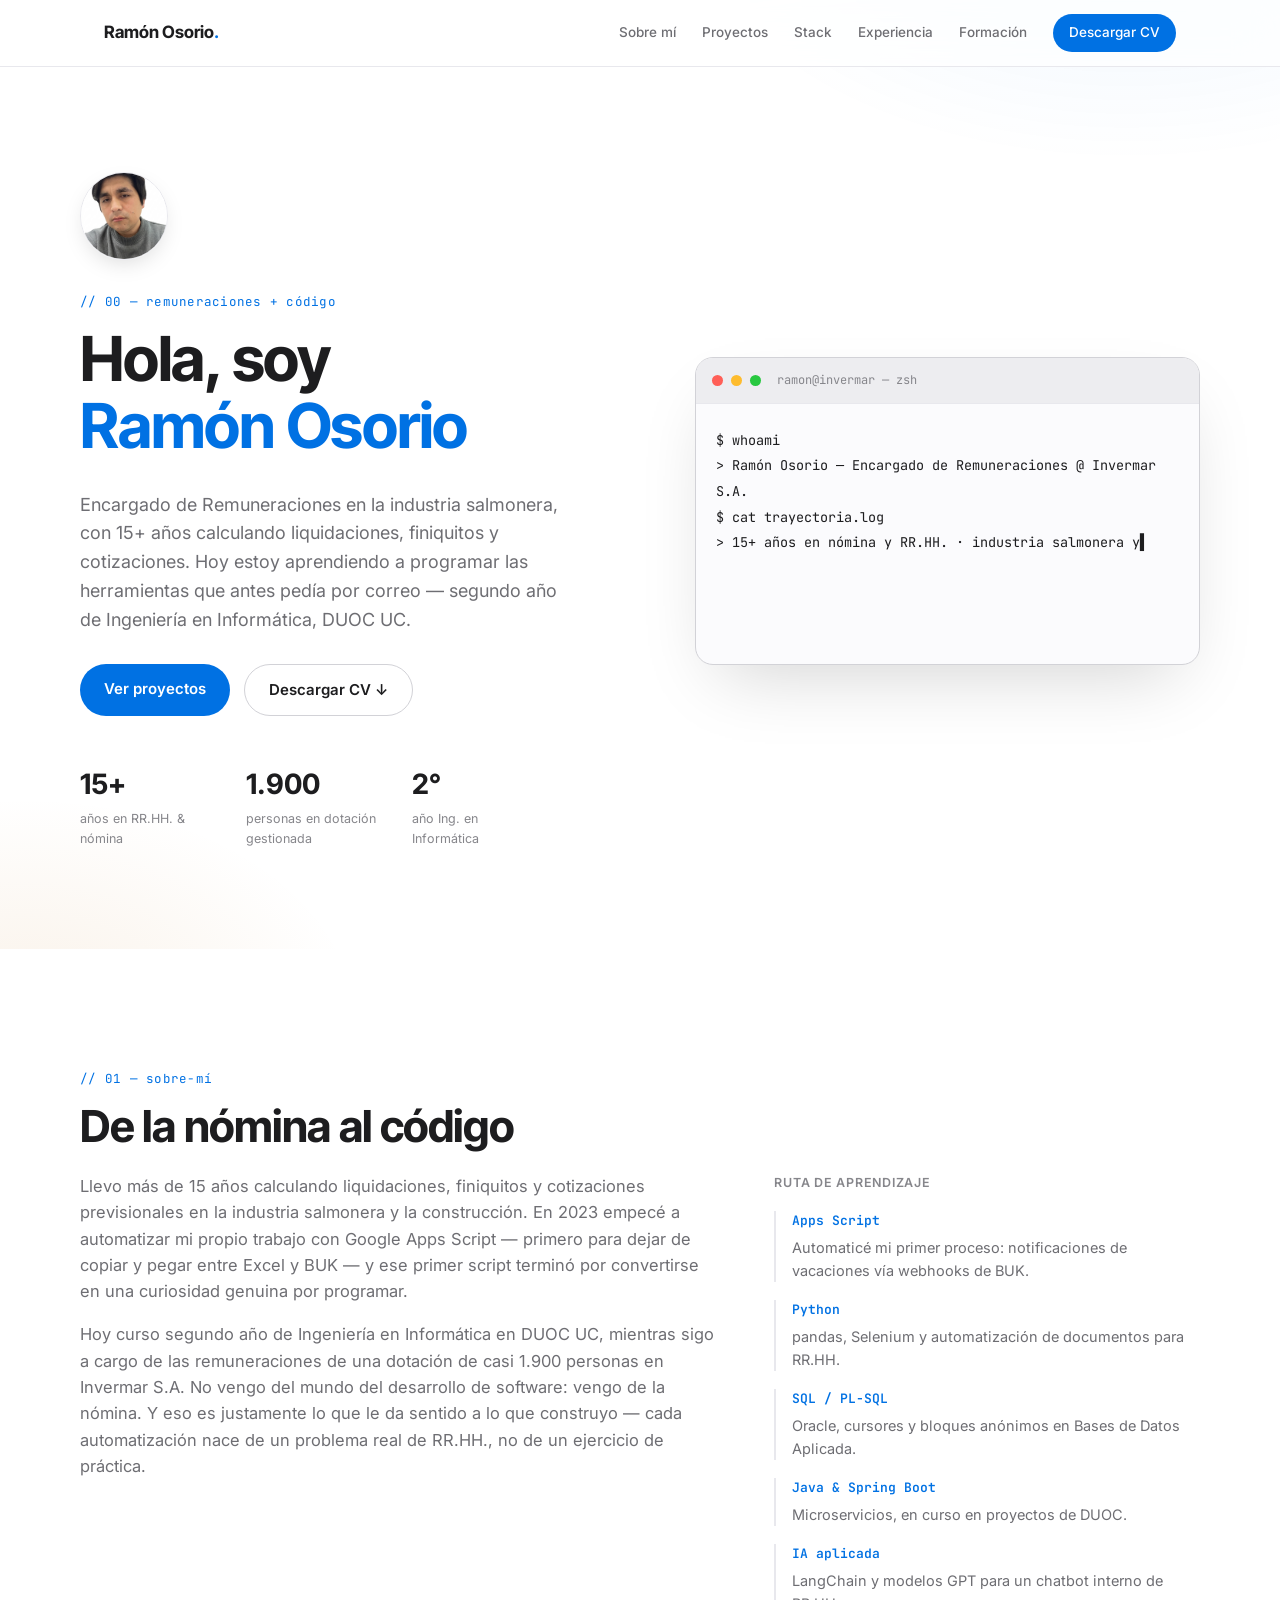
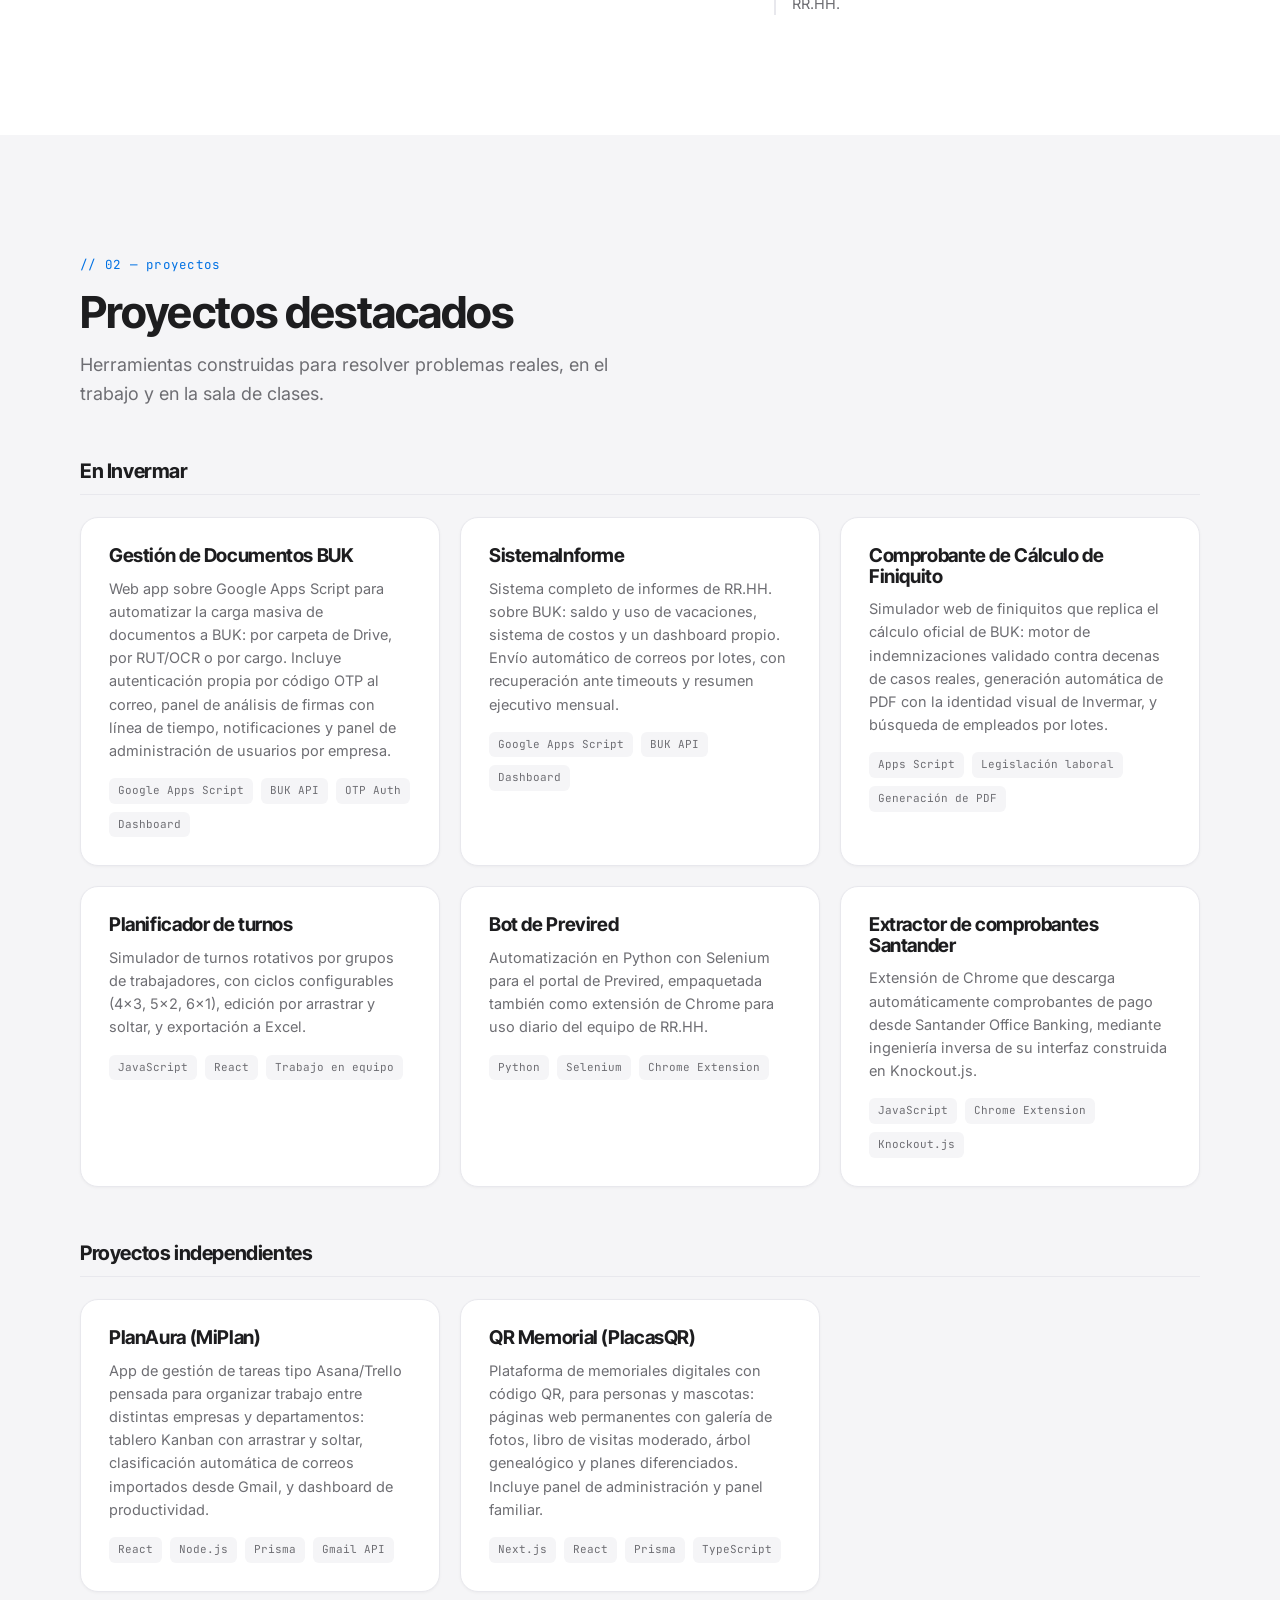
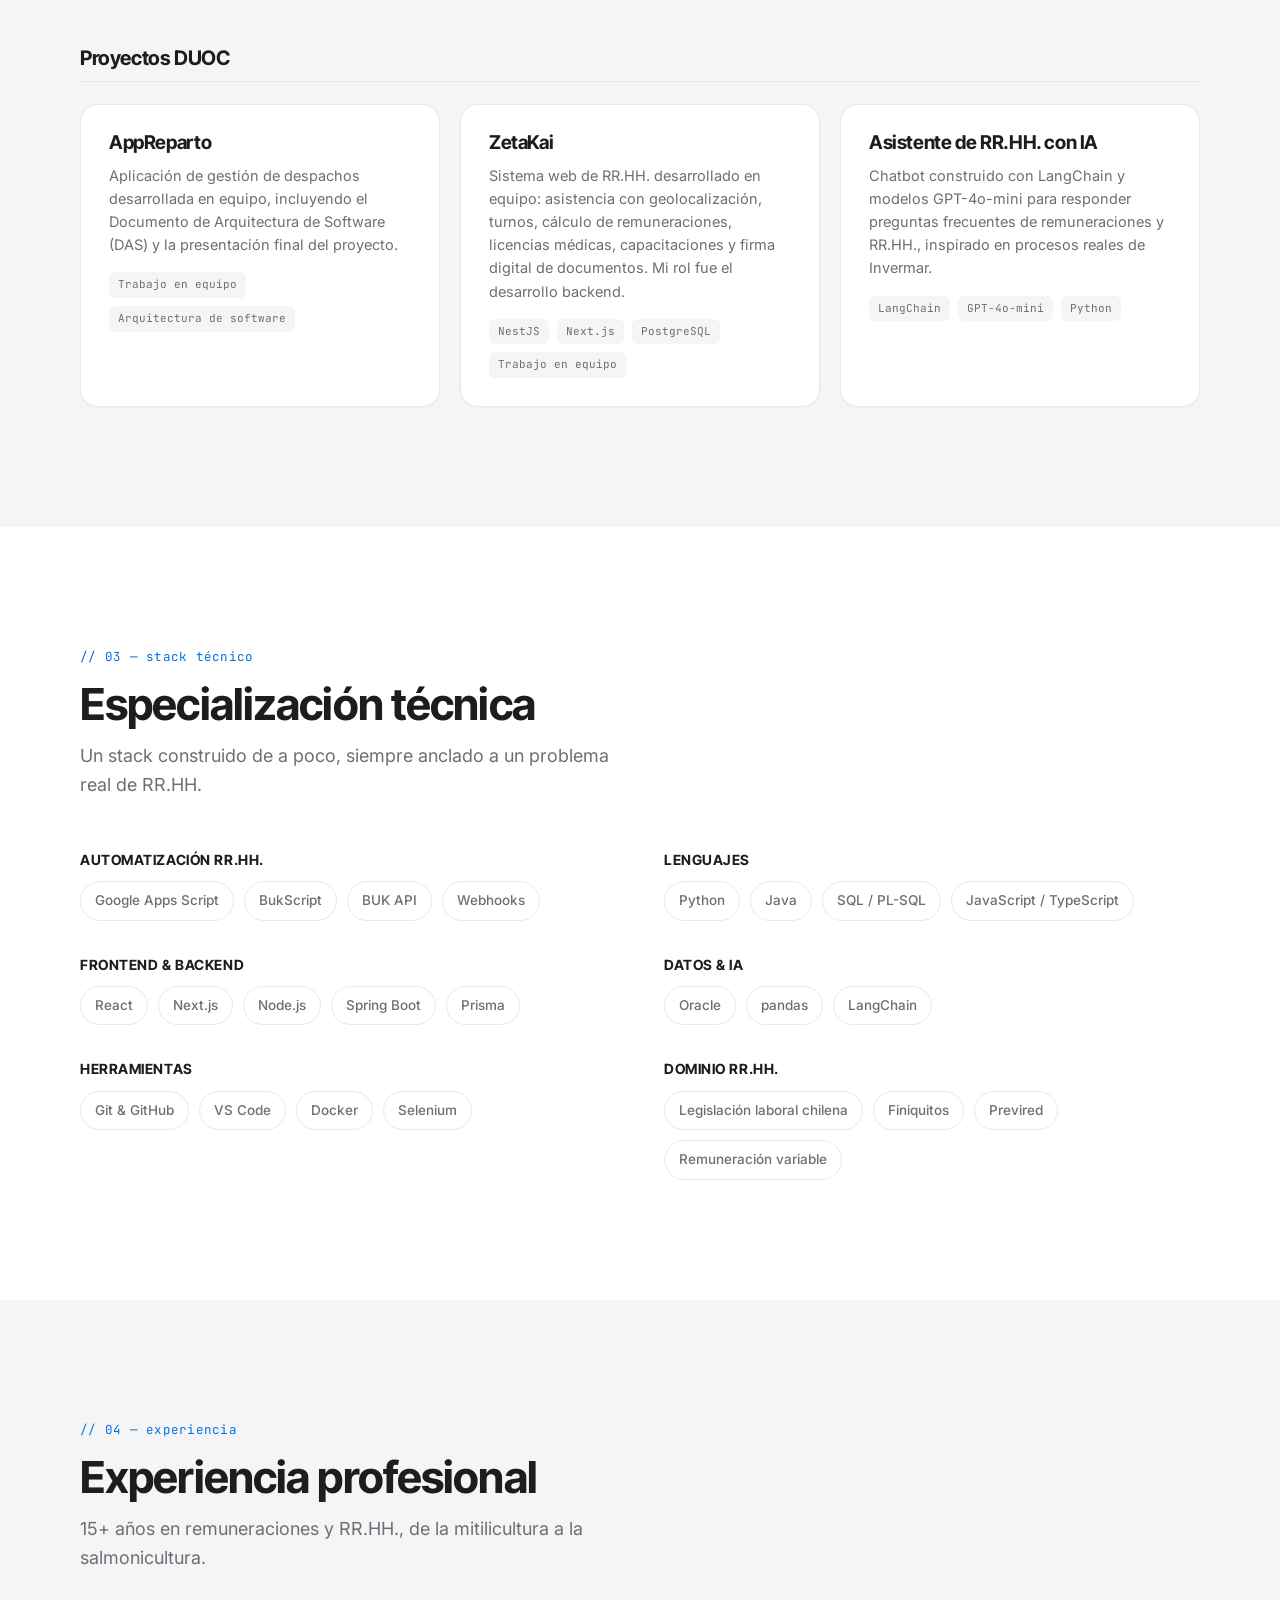
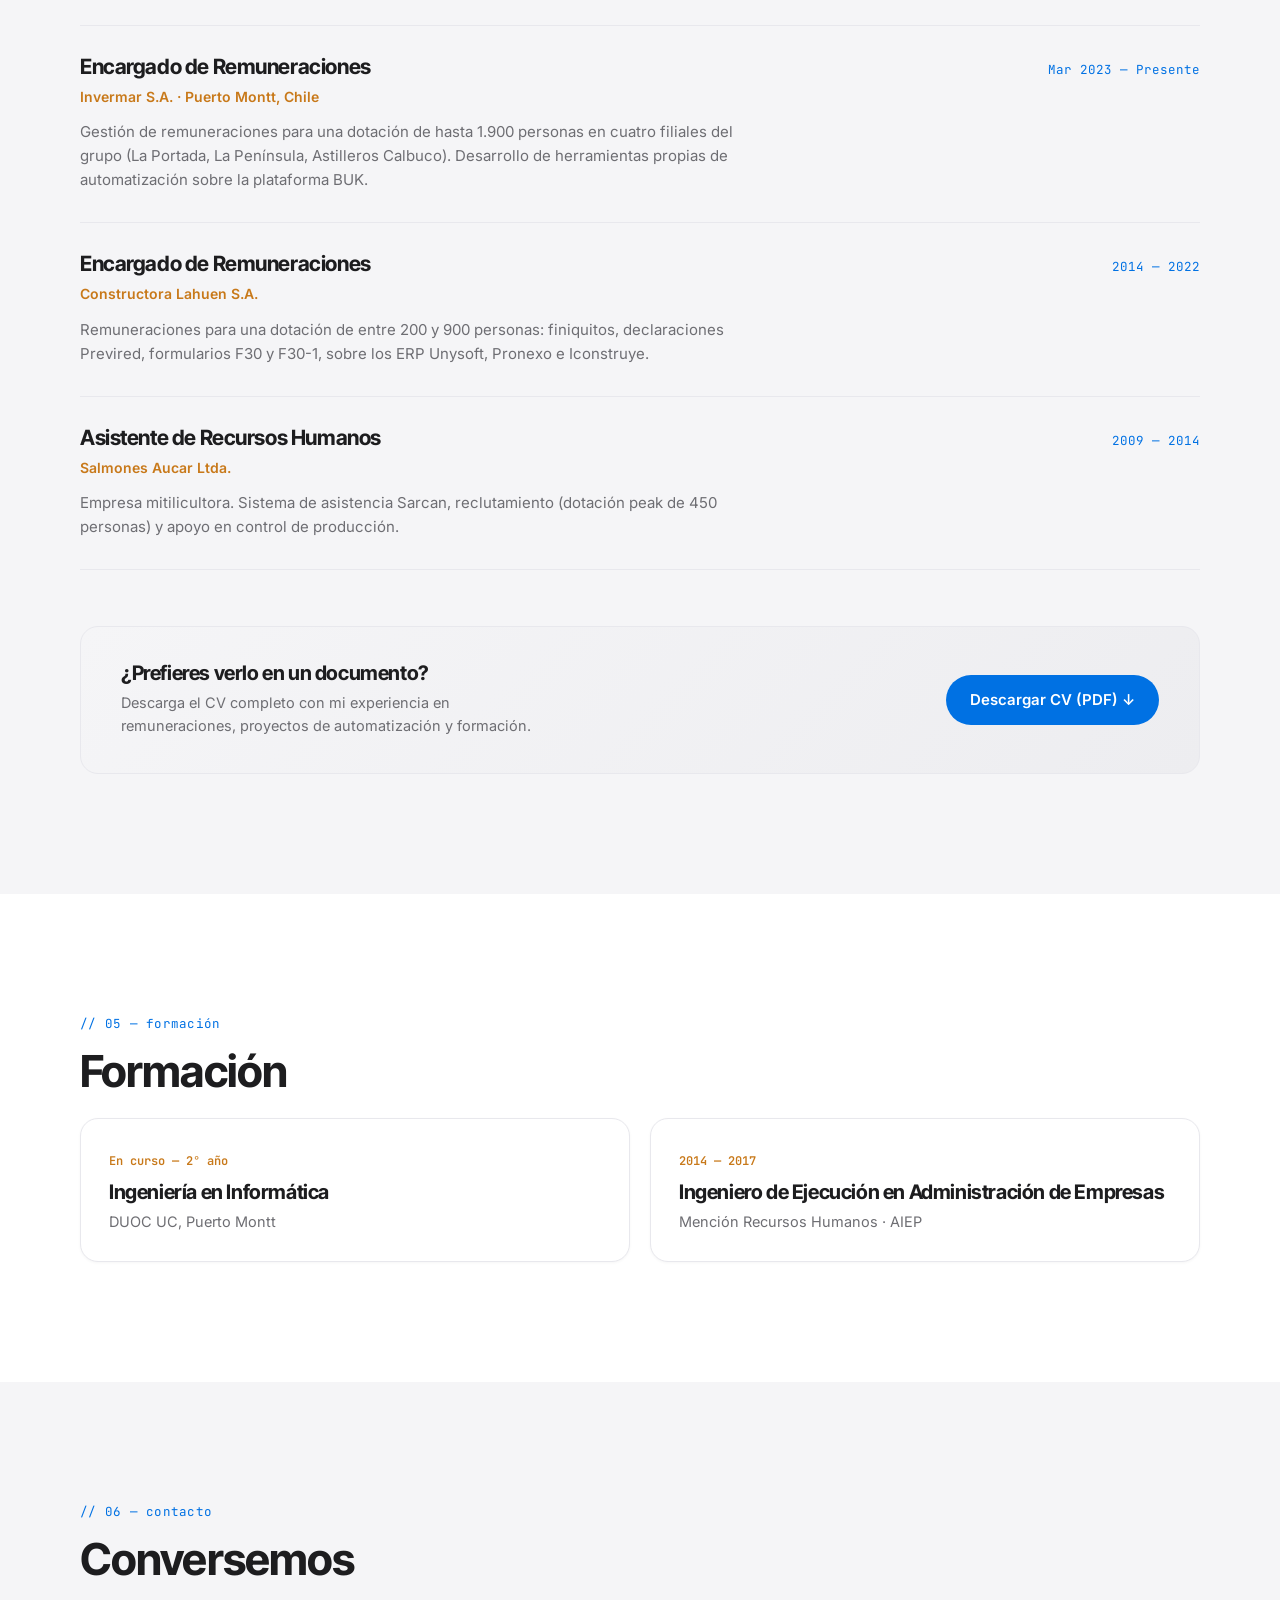
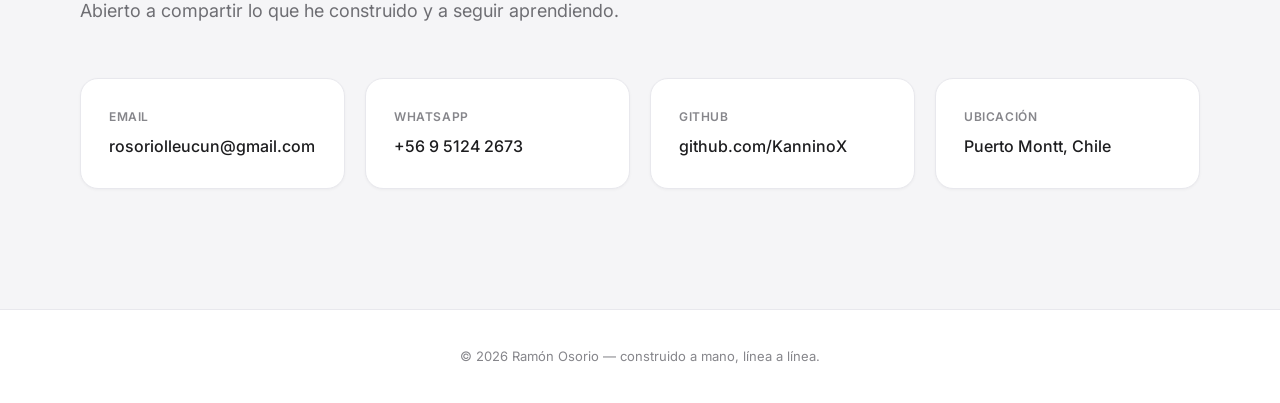
==== commit d71e0627: "Quitar la ficha BUK y el workflow de Pages La ficha era una página generada que no forma parte del p" ====
--- a/docs/index.html
+++ b/docs/index.html
@@ -131,7 +131,7 @@
       <div class="project-grid">
 
         <article class="project-card reveal">
-          <h3><a href="proyectos/buk-carga-documentos.html">Gestión de Documentos BUK</a></h3>
+          <h3>Gestión de Documentos BUK</h3>
           <p>Web app sobre Google Apps Script para automatizar la carga masiva de documentos a BUK: por
              carpeta de Drive, por RUT/OCR o por cargo. Incluye autenticación propia por código OTP al
              correo, panel de análisis de firmas con línea de tiempo, notificaciones y panel de administración
